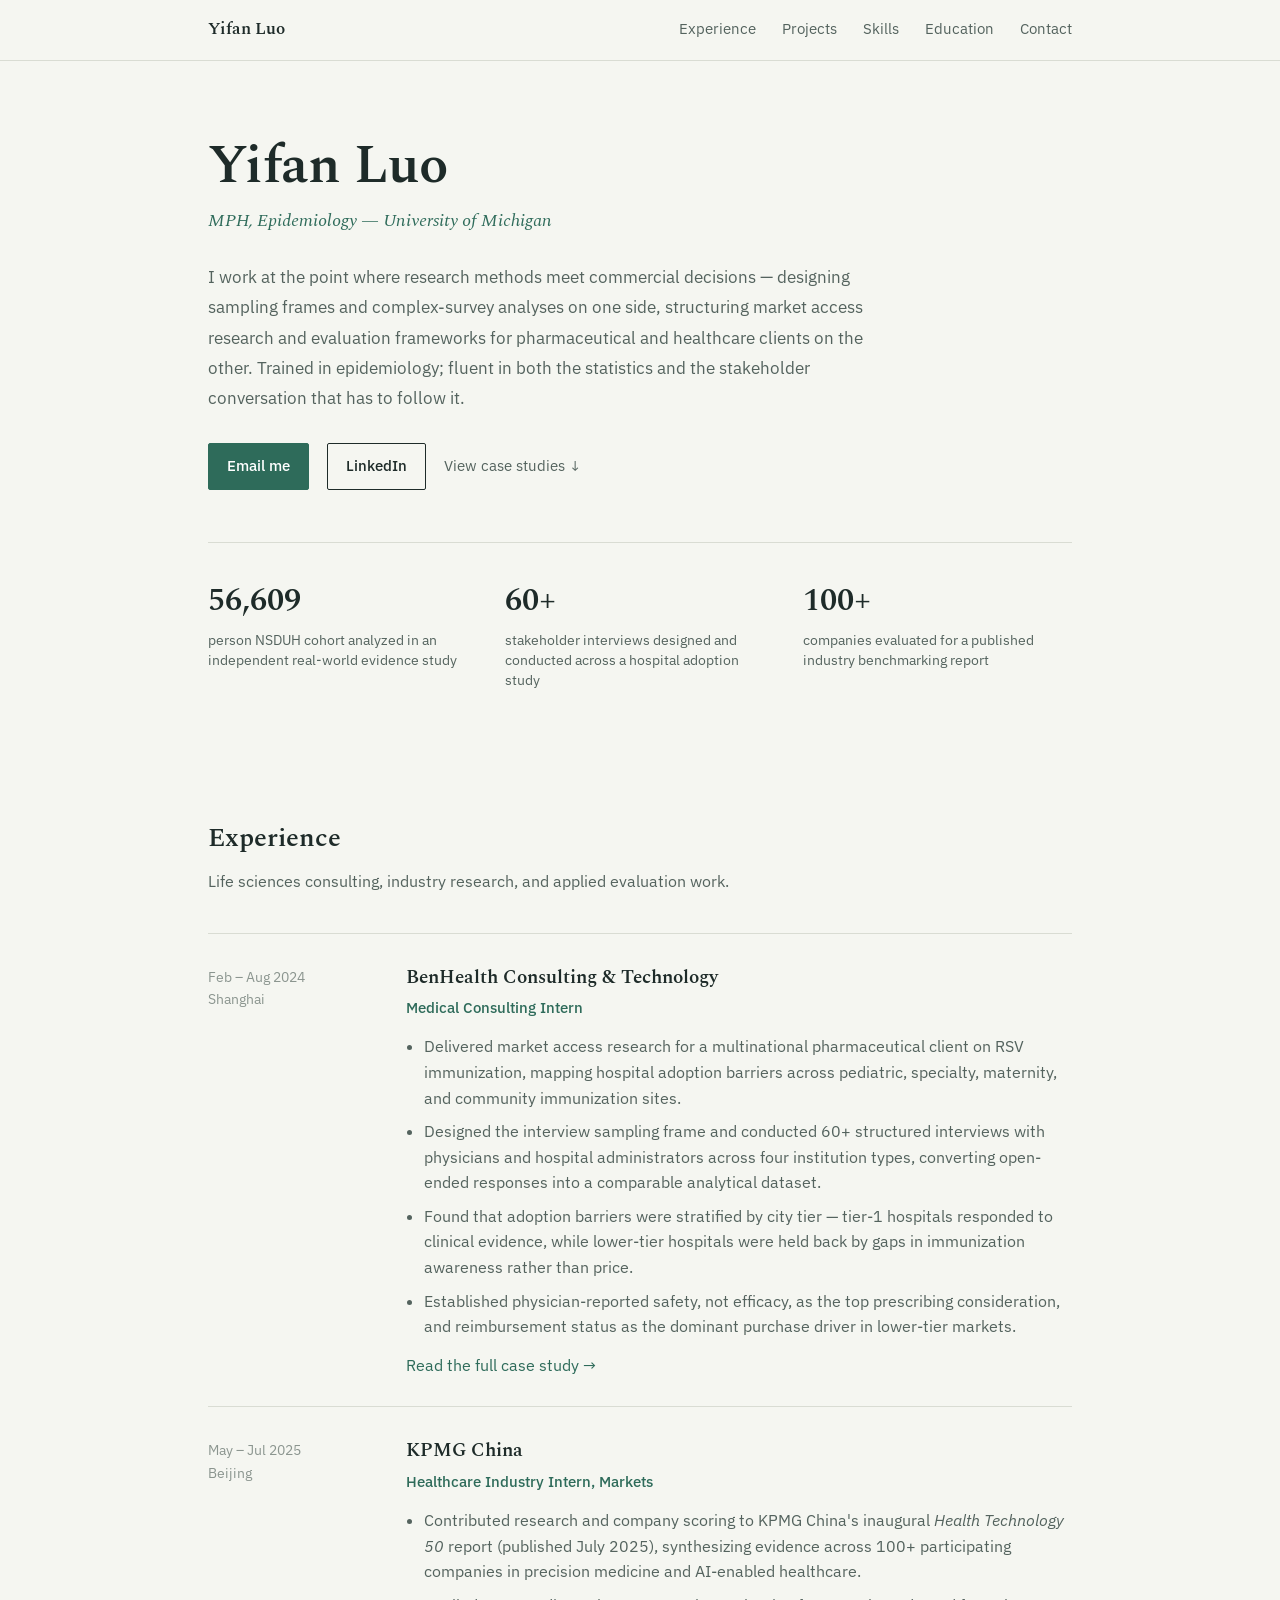
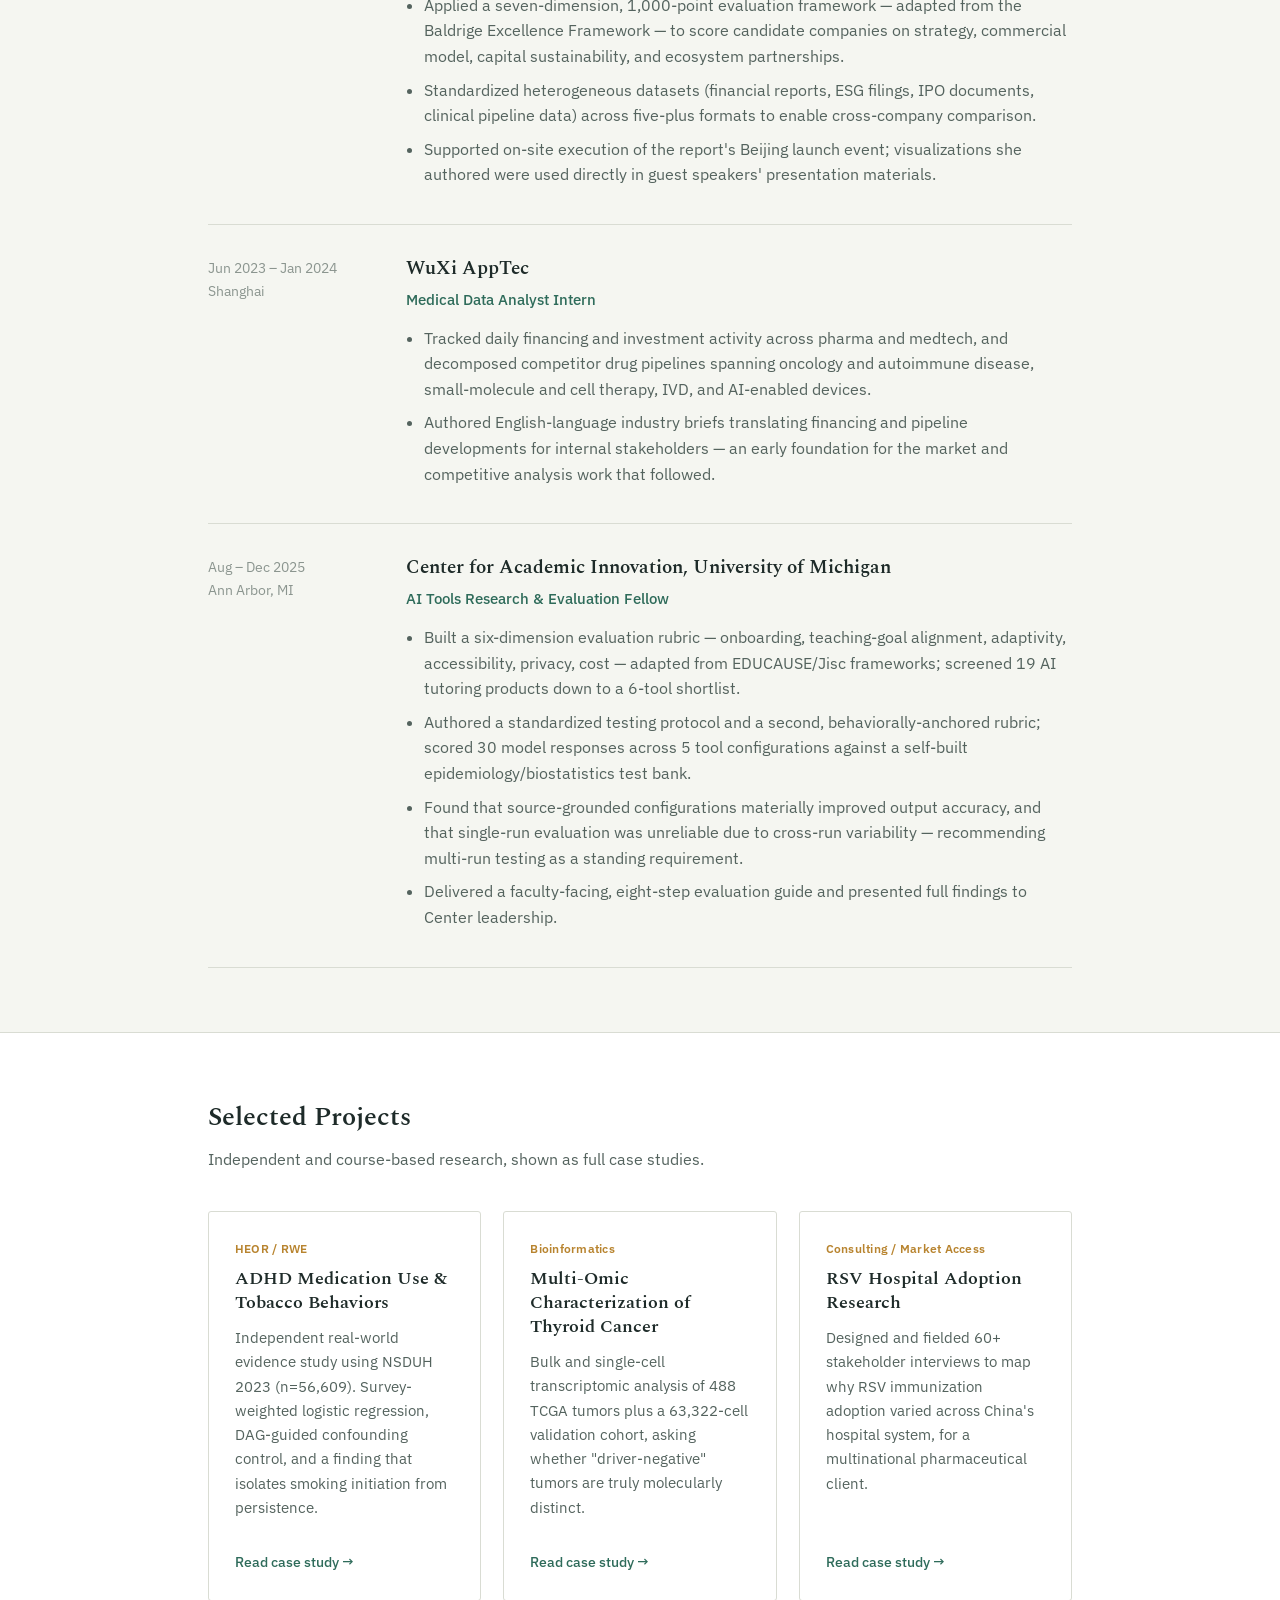
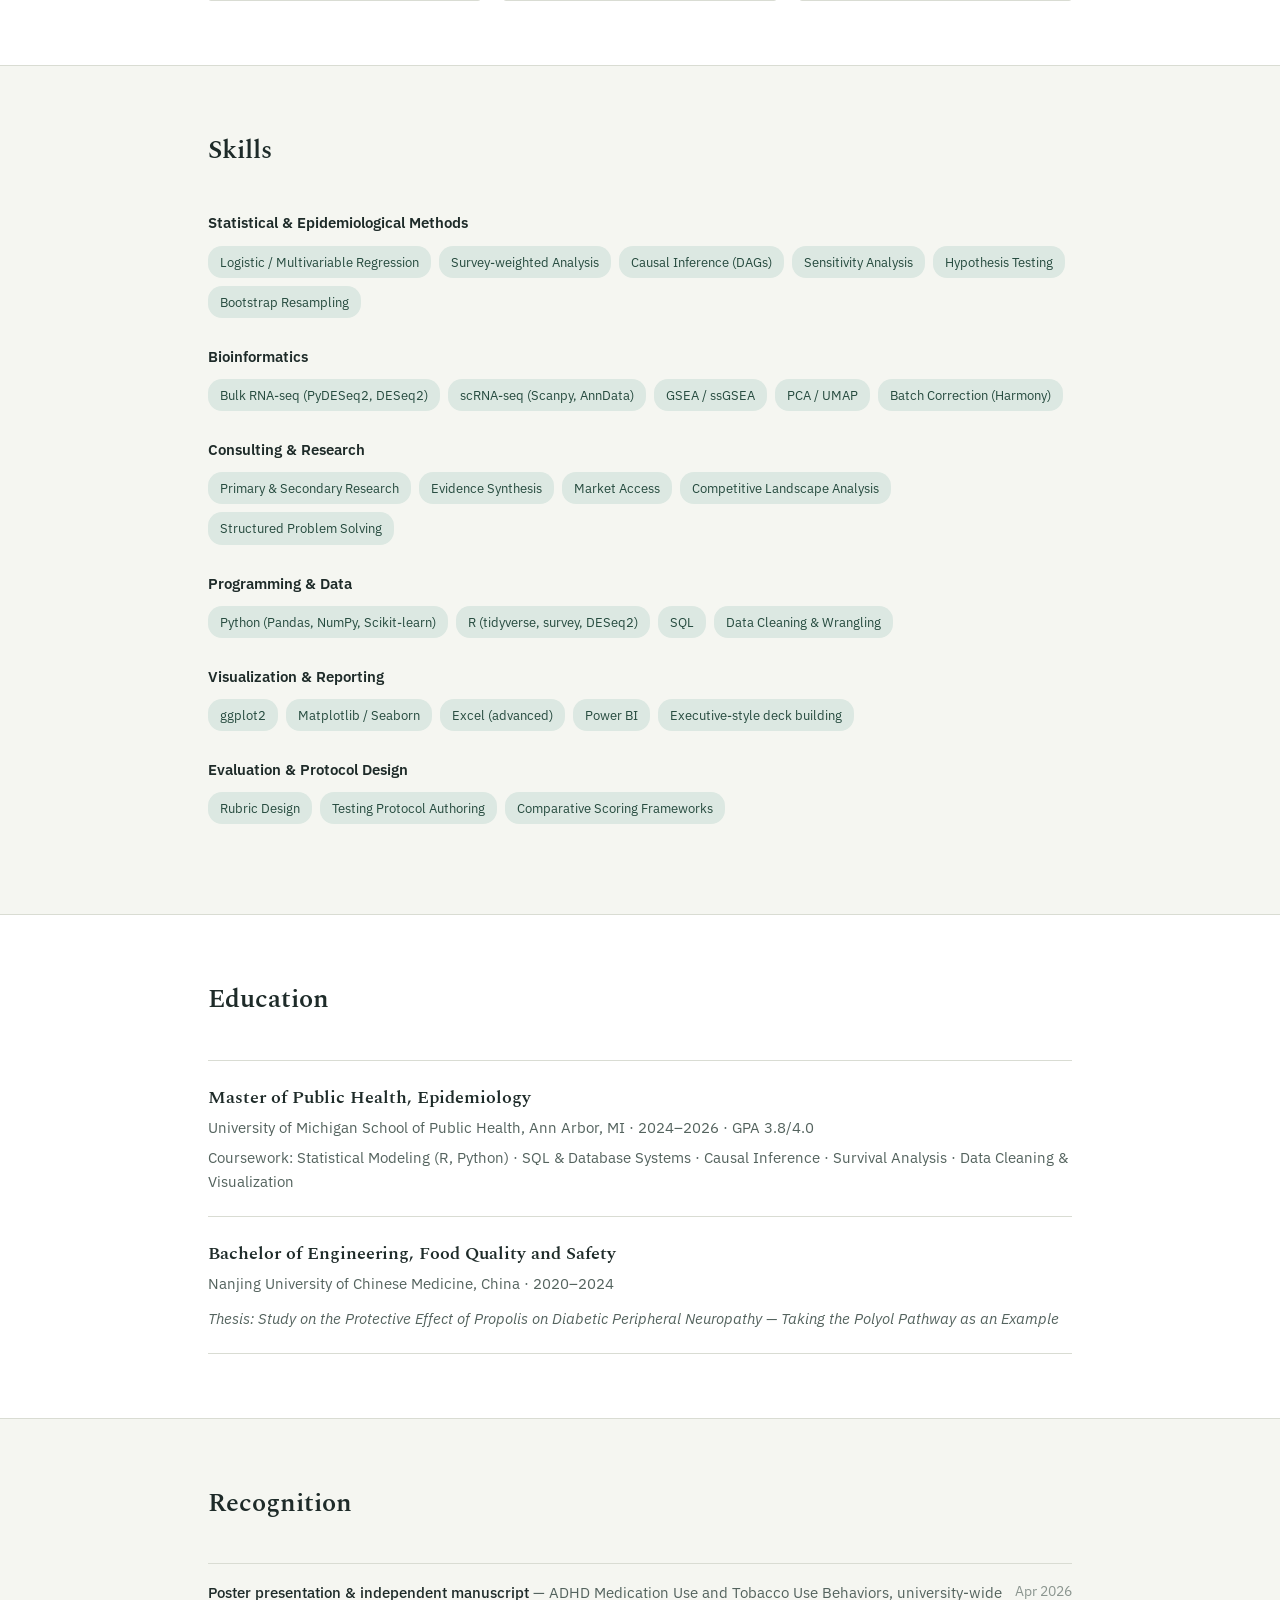
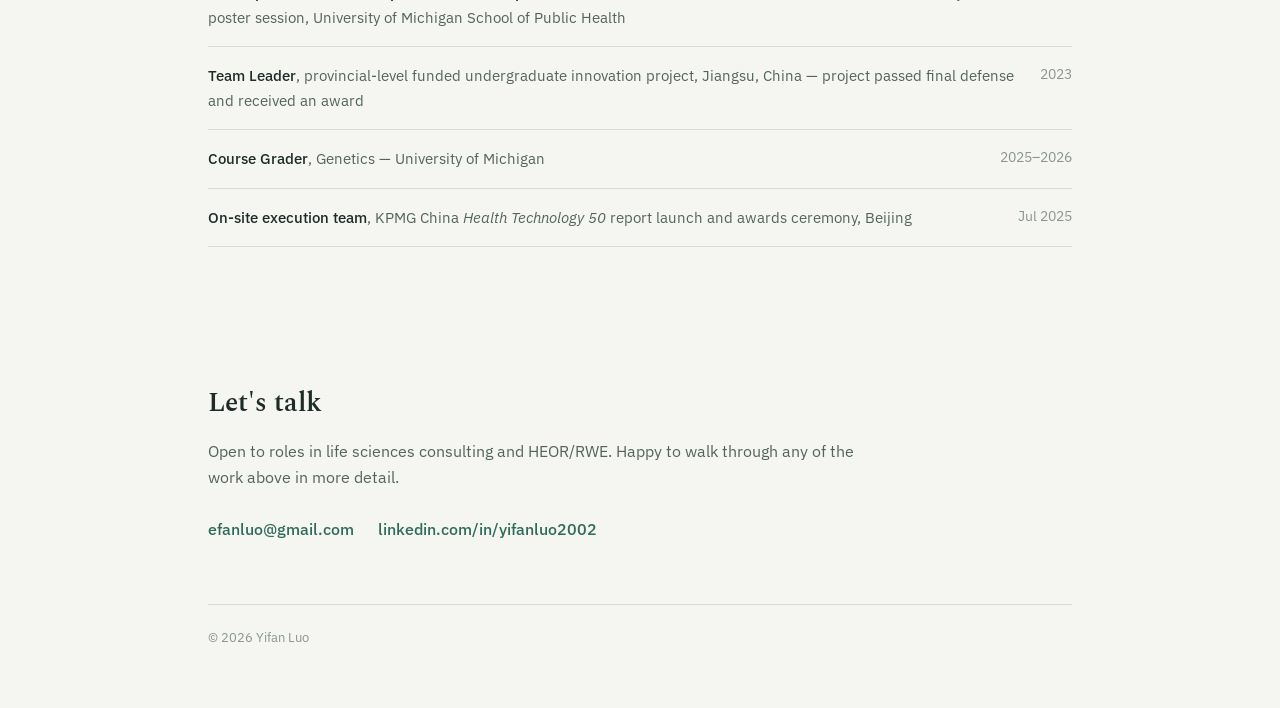
==== index.html @ 4fdeb88e "Add personal website" ====
<!DOCTYPE html>
<html lang="en">
<head>
<meta charset="UTF-8">
<meta name="viewport" content="width=device-width, initial-scale=1.0">
<title>Yifan Luo — Epidemiology &amp; Life Sciences Consulting</title>
<meta name="description" content="Yifan Luo — MPH in Epidemiology, University of Michigan. Life sciences consulting, HEOR/RWE, and applied research.">
<link rel="stylesheet" href="style.css">
</head>
<body>

<nav class="site-nav">
  <div class="wrap">
    <a class="nav-name" href="#top">Yifan Luo</a>
    <div class="nav-links">
      <a href="#experience">Experience</a>
      <a href="#projects">Projects</a>
      <a href="#skills">Skills</a>
      <a href="#education">Education</a>
      <a href="#contact">Contact</a>
    </div>
  </div>
</nav>

<header class="hero" id="top">
  <div class="wrap">
    <h1>Yifan Luo</h1>
    <div class="role">MPH, Epidemiology — University of Michigan</div>
    <p class="abstract">
      I work at the point where research methods meet commercial decisions —
      designing sampling frames and complex-survey analyses on one side,
      structuring market access research and evaluation frameworks for
      pharmaceutical and healthcare clients on the other. Trained in
      epidemiology; fluent in both the statistics and the stakeholder
      conversation that has to follow it.
    </p>
    <div class="hero-actions">
      <a class="btn primary" href="mailto:efanluo@gmail.com">Email me</a>
      <a class="btn" href="https://linkedin.com/in/yifanluo2002" target="_blank" rel="noopener">LinkedIn</a>
      <a class="hero-link" href="#projects">View case studies ↓</a>
    </div>

    <div class="metrics">
      <div class="metric">
        <div class="num">56,609</div>
        <div class="label">person NSDUH cohort analyzed in an independent real-world evidence study</div>
      </div>
      <div class="metric">
        <div class="num">60+</div>
        <div class="label">stakeholder interviews designed and conducted across a hospital adoption study</div>
      </div>
      <div class="metric">
        <div class="num">100+</div>
        <div class="label">companies evaluated for a published industry benchmarking report</div>
      </div>
    </div>
  </div>
</header>

<section class="block" id="experience">
  <div class="wrap">
    <div class="block-head">
      <h2>Experience</h2>
      <div class="sub">Life sciences consulting, industry research, and applied evaluation work.</div>
    </div>

    <div class="role-item">
      <div class="role-when">Feb – Aug 2024<br>Shanghai</div>
      <div>
        <div class="role-org">BenHealth Consulting &amp; Technology</div>
        <div class="role-title">Medical Consulting Intern</div>
        <ul>
          <li>Delivered market access research for a multinational pharmaceutical client on RSV immunization, mapping hospital adoption barriers across pediatric, specialty, maternity, and community immunization sites.</li>
          <li>Designed the interview sampling frame and conducted 60+ structured interviews with physicians and hospital administrators across four institution types, converting open-ended responses into a comparable analytical dataset.</li>
          <li>Found that adoption barriers were stratified by city tier — tier-1 hospitals responded to clinical evidence, while lower-tier hospitals were held back by gaps in immunization awareness rather than price.</li>
          <li>Established physician-reported safety, not efficacy, as the top prescribing consideration, and reimbursement status as the dominant purchase driver in lower-tier markets.</li>
        </ul>
        <div style="margin-top:12px;"><a href="case-rsv.html">Read the full case study →</a></div>
      </div>
    </div>

    <div class="role-item">
      <div class="role-when">May – Jul 2025<br>Beijing</div>
      <div>
        <div class="role-org">KPMG China</div>
        <div class="role-title">Healthcare Industry Intern, Markets</div>
        <ul>
          <li>Contributed research and company scoring to KPMG China's inaugural <em>Health Technology 50</em> report (published July 2025), synthesizing evidence across 100+ participating companies in precision medicine and AI-enabled healthcare.</li>
          <li>Applied a seven-dimension, 1,000-point evaluation framework — adapted from the Baldrige Excellence Framework — to score candidate companies on strategy, commercial model, capital sustainability, and ecosystem partnerships.</li>
          <li>Standardized heterogeneous datasets (financial reports, ESG filings, IPO documents, clinical pipeline data) across five-plus formats to enable cross-company comparison.</li>
          <li>Supported on-site execution of the report's Beijing launch event; visualizations she authored were used directly in guest speakers' presentation materials.</li>
        </ul>
      </div>
    </div>

    <div class="role-item">
      <div class="role-when">Jun 2023 – Jan 2024<br>Shanghai</div>
      <div>
        <div class="role-org">WuXi AppTec</div>
        <div class="role-title">Medical Data Analyst Intern</div>
        <ul>
          <li>Tracked daily financing and investment activity across pharma and medtech, and decomposed competitor drug pipelines spanning oncology and autoimmune disease, small-molecule and cell therapy, IVD, and AI-enabled devices.</li>
          <li>Authored English-language industry briefs translating financing and pipeline developments for internal stakeholders — an early foundation for the market and competitive analysis work that followed.</li>
        </ul>
      </div>
    </div>

    <div class="role-item">
      <div class="role-when">Aug – Dec 2025<br>Ann Arbor, MI</div>
      <div>
        <div class="role-org">Center for Academic Innovation, University of Michigan</div>
        <div class="role-title">AI Tools Research &amp; Evaluation Fellow</div>
        <ul>
          <li>Built a six-dimension evaluation rubric — onboarding, teaching-goal alignment, adaptivity, accessibility, privacy, cost — adapted from EDUCAUSE/Jisc frameworks; screened 19 AI tutoring products down to a 6-tool shortlist.</li>
          <li>Authored a standardized testing protocol and a second, behaviorally-anchored rubric; scored 30 model responses across 5 tool configurations against a self-built epidemiology/biostatistics test bank.</li>
          <li>Found that source-grounded configurations materially improved output accuracy, and that single-run evaluation was unreliable due to cross-run variability — recommending multi-run testing as a standing requirement.</li>
          <li>Delivered a faculty-facing, eight-step evaluation guide and presented full findings to Center leadership.</li>
        </ul>
      </div>
    </div>
  </div>
</section>

<section class="block alt" id="projects">
  <div class="wrap">
    <div class="block-head">
      <h2>Selected Projects</h2>
      <div class="sub">Independent and course-based research, shown as full case studies.</div>
    </div>

    <div class="proj-grid">
      <a class="proj-card" href="case-adhd.html">
        <div class="proj-tag">HEOR / RWE</div>
        <h3>ADHD Medication Use &amp; Tobacco Behaviors</h3>
        <p>Independent real-world evidence study using NSDUH 2023 (n=56,609). Survey-weighted logistic regression, DAG-guided confounding control, and a finding that isolates smoking initiation from persistence.</p>
        <div class="go">Read case study →</div>
      </a>
      <a class="proj-card" href="case-thyroid.html">
        <div class="proj-tag">Bioinformatics</div>
        <h3>Multi-Omic Characterization of Thyroid Cancer</h3>
        <p>Bulk and single-cell transcriptomic analysis of 488 TCGA tumors plus a 63,322-cell validation cohort, asking whether "driver-negative" tumors are truly molecularly distinct.</p>
        <div class="go">Read case study →</div>
      </a>
      <a class="proj-card" href="case-rsv.html">
        <div class="proj-tag">Consulting / Market Access</div>
        <h3>RSV Hospital Adoption Research</h3>
        <p>Designed and fielded 60+ stakeholder interviews to map why RSV immunization adoption varied across China's hospital system, for a multinational pharmaceutical client.</p>
        <div class="go">Read case study →</div>
      </a>
    </div>
  </div>
</section>

<section class="block" id="skills">
  <div class="wrap">
    <div class="block-head">
      <h2>Skills</h2>
    </div>

    <div class="skill-group">
      <h4>Statistical &amp; Epidemiological Methods</h4>
      <div class="chips">
        <span class="chip">Logistic / Multivariable Regression</span>
        <span class="chip">Survey-weighted Analysis</span>
        <span class="chip">Causal Inference (DAGs)</span>
        <span class="chip">Sensitivity Analysis</span>
        <span class="chip">Hypothesis Testing</span>
        <span class="chip">Bootstrap Resampling</span>
      </div>
    </div>

    <div class="skill-group">
      <h4>Bioinformatics</h4>
      <div class="chips">
        <span class="chip">Bulk RNA-seq (PyDESeq2, DESeq2)</span>
        <span class="chip">scRNA-seq (Scanpy, AnnData)</span>
        <span class="chip">GSEA / ssGSEA</span>
        <span class="chip">PCA / UMAP</span>
        <span class="chip">Batch Correction (Harmony)</span>
      </div>
    </div>

    <div class="skill-group">
      <h4>Consulting &amp; Research</h4>
      <div class="chips">
        <span class="chip">Primary &amp; Secondary Research</span>
        <span class="chip">Evidence Synthesis</span>
        <span class="chip">Market Access</span>
        <span class="chip">Competitive Landscape Analysis</span>
        <span class="chip">Structured Problem Solving</span>
      </div>
    </div>

    <div class="skill-group">
      <h4>Programming &amp; Data</h4>
      <div class="chips">
        <span class="chip">Python (Pandas, NumPy, Scikit-learn)</span>
        <span class="chip">R (tidyverse, survey, DESeq2)</span>
        <span class="chip">SQL</span>
        <span class="chip">Data Cleaning &amp; Wrangling</span>
      </div>
    </div>

    <div class="skill-group">
      <h4>Visualization &amp; Reporting</h4>
      <div class="chips">
        <span class="chip">ggplot2</span>
        <span class="chip">Matplotlib / Seaborn</span>
        <span class="chip">Excel (advanced)</span>
        <span class="chip">Power BI</span>
        <span class="chip">Executive-style deck building</span>
      </div>
    </div>

    <div class="skill-group">
      <h4>Evaluation &amp; Protocol Design</h4>
      <div class="chips">
        <span class="chip">Rubric Design</span>
        <span class="chip">Testing Protocol Authoring</span>
        <span class="chip">Comparative Scoring Frameworks</span>
      </div>
    </div>
  </div>
</section>

<section class="block alt" id="education">
  <div class="wrap">
    <div class="block-head">
      <h2>Education</h2>
    </div>

    <div class="edu-item">
      <h3>Master of Public Health, Epidemiology</h3>
      <div class="edu-meta">University of Michigan School of Public Health, Ann Arbor, MI · 2024–2026 · GPA 3.8/4.0</div>
      <div class="edu-meta" style="margin-top:6px;">Coursework: Statistical Modeling (R, Python) · SQL &amp; Database Systems · Causal Inference · Survival Analysis · Data Cleaning &amp; Visualization</div>
    </div>

    <div class="edu-item">
      <h3>Bachelor of Engineering, Food Quality and Safety</h3>
      <div class="edu-meta">Nanjing University of Chinese Medicine, China · 2020–2024</div>
      <div class="thesis">Thesis: Study on the Protective Effect of Propolis on Diabetic Peripheral Neuropathy — Taking the Polyol Pathway as an Example</div>
    </div>
  </div>
</section>

<section class="block" id="recognition">
  <div class="wrap">
    <div class="block-head">
      <h2>Recognition</h2>
    </div>
    <ul class="rec-list">
      <li><span><strong>Poster presentation &amp; independent manuscript</strong> — ADHD Medication Use and Tobacco Use Behaviors, university-wide poster session, University of Michigan School of Public Health</span><span class="rec-when">Apr 2026</span></li>
      <li><span><strong>Team Leader</strong>, provincial-level funded undergraduate innovation project, Jiangsu, China — project passed final defense and received an award</span><span class="rec-when">2023</span></li>
      <li><span><strong>Course Grader</strong>, Genetics — University of Michigan</span><span class="rec-when">2025–2026</span></li>
      <li><span><strong>On-site execution team</strong>, KPMG China <em>Health Technology 50</em> report launch and awards ceremony, Beijing</span><span class="rec-when">Jul 2025</span></li>
    </ul>
  </div>
</section>

<footer class="contact" id="contact">
  <div class="wrap">
    <h2>Let's talk</h2>
    <p>Open to roles in life sciences consulting and HEOR/RWE. Happy to walk through any of the work above in more detail.</p>
    <div class="contact-links">
      <a href="mailto:efanluo@gmail.com">efanluo@gmail.com</a>
      <a href="https://linkedin.com/in/yifanluo2002" target="_blank" rel="noopener">linkedin.com/in/yifanluo2002</a>
    </div>
    <div class="foot-note">© 2026 Yifan Luo</div>
  </div>
</footer>

</body>
</html>
---- style.css ----
@import url('https://fonts.googleapis.com/css2?family=Spectral:ital,wght@0,400;0,500;0,600;1,400&family=IBM+Plex+Sans:wght@400;500;600&display=swap');

:root{
  --paper:#F5F6F1;
  --paper-raised:#FFFFFF;
  --ink:#1E2B29;
  --ink-soft:#54635E;
  --ink-faint:#8B958F;
  --accent:#2E6B5A;
  --accent-soft:#DCE8E2;
  --gold:#B8842F;
  --gold-soft:#F1E6D2;
  --line:#D9DCD3;
  --serif:'Spectral', Georgia, serif;
  --sans:'IBM Plex Sans', -apple-system, BlinkMacSystemFont, 'Segoe UI', sans-serif;
  --max:920px;
  --measure:680px;
}

*{box-sizing:border-box;}
html{scroll-behavior:smooth;}
@media (prefers-reduced-motion: reduce){
  html{scroll-behavior:auto;}
  *{animation-duration:0.01ms !important; animation-iteration-count:1 !important; transition-duration:0.01ms !important;}
}

body{
  margin:0;
  background:var(--paper);
  color:var(--ink);
  font-family:var(--sans);
  font-size:16px;
  line-height:1.65;
  font-feature-settings:"tnum" 1;
  -webkit-font-smoothing:antialiased;
}

a{color:var(--accent); text-decoration:none; border-bottom:1px solid transparent;}
a:hover{border-bottom-color:var(--accent);}
a:focus-visible, button:focus-visible{outline:2px solid var(--accent); outline-offset:3px; border-radius:2px;}

h1,h2,h3{font-family:var(--serif); font-weight:600; color:var(--ink); margin:0;}

/* ---------- layout shells ---------- */
.wrap{max-width:var(--max); margin:0 auto; padding:0 28px;}
.measure{max-width:var(--measure);}

/* ---------- nav ---------- */
.site-nav{
  position:sticky; top:0; z-index:20;
  background:rgba(245,246,241,0.92);
  backdrop-filter:blur(6px);
  border-bottom:1px solid var(--line);
}
.site-nav .wrap{
  display:flex; align-items:center; justify-content:space-between;
  height:60px;
}
.nav-name{font-family:var(--serif); font-weight:600; font-size:1.05rem; color:var(--ink); border:none;}
.nav-name:hover{border:none;}
.nav-links{display:flex; gap:26px; font-size:0.92rem;}
.nav-links a{color:var(--ink-soft);}
.nav-links a:hover{color:var(--accent);}
.nav-back{font-size:0.92rem; color:var(--ink-soft);}
.nav-back:hover{color:var(--accent);}

@media (max-width:640px){
  .nav-links{gap:16px; font-size:0.85rem;}
}

/* ---------- hero ---------- */
.hero{padding:76px 0 64px; opacity:0; transform:translateY(10px); animation:hero-in 0.7s ease-out 0.05s forwards;}
@keyframes hero-in{to{opacity:1; transform:translateY(0);}}
.hero h1{font-size:clamp(2.4rem, 5vw, 3.4rem); line-height:1.08; letter-spacing:-0.01em;}
.hero .role{
  font-family:var(--serif); font-style:italic; color:var(--accent);
  font-size:1.15rem; margin-top:10px;
}
.hero p.abstract{
  margin-top:26px; max-width:var(--measure);
  font-size:1.08rem; color:var(--ink-soft); line-height:1.75;
}
.hero-actions{margin-top:30px; display:flex; gap:18px; flex-wrap:wrap; align-items:center;}
.btn{
  display:inline-block; font-size:0.92rem; font-weight:500;
  padding:10px 18px; border:1px solid var(--ink); border-radius:2px;
  color:var(--ink); border-bottom:1px solid var(--ink);
}
.btn:hover{background:var(--ink); color:var(--paper);}
.btn.primary{background:var(--accent); border-color:var(--accent); color:#fff;}
.btn.primary:hover{background:#25564A; color:#fff;}
.hero-link{font-size:0.92rem; color:var(--ink-soft);}

/* metrics row */
.metrics{
  margin-top:52px; padding-top:32px; border-top:1px solid var(--line);
  display:grid; grid-template-columns:repeat(3,1fr); gap:28px;
}
.metric .num{font-family:var(--serif); font-size:2rem; color:var(--ink); font-weight:600;}
.metric .label{margin-top:4px; font-size:0.88rem; color:var(--ink-soft); line-height:1.4;}
@media (max-width:640px){
  .metrics{grid-template-columns:1fr; gap:20px;}
}

/* ---------- sections ---------- */
section.block{padding:64px 0;}
section.block.alt{background:var(--paper-raised); border-top:1px solid var(--line); border-bottom:1px solid var(--line);}
.block-head{margin-bottom:38px;}
.block-head h2{font-size:1.6rem;}
.block-head .sub{margin-top:8px; color:var(--ink-soft); font-size:0.98rem; max-width:var(--measure);}

/* ---------- experience ---------- */
.role-item{
  display:grid; grid-template-columns:170px 1fr; gap:28px;
  padding:28px 0; border-top:1px solid var(--line);
}
.role-item:last-child{border-bottom:1px solid var(--line);}
.role-when{color:var(--ink-faint); font-size:0.86rem; padding-top:4px;}
.role-org{font-family:var(--serif); font-size:1.2rem; font-weight:600; color:var(--ink);}
.role-title{color:var(--accent); font-size:0.95rem; font-weight:500; margin-top:2px;}
.role-item ul{margin:14px 0 0; padding-left:18px; color:var(--ink-soft);}
.role-item li{margin-bottom:8px; font-size:0.97rem;}
@media (max-width:700px){
  .role-item{grid-template-columns:1fr; gap:8px;}
}

/* ---------- project cards ---------- */
.proj-grid{display:grid; grid-template-columns:repeat(3,1fr); gap:22px;}
.proj-card{
  background:var(--paper-raised); border:1px solid var(--line); border-radius:3px;
  padding:26px; display:flex; flex-direction:column; height:100%;
  transition:border-color .15s ease, transform .15s ease;
}
.proj-card:hover{border-color:var(--accent); transform:translateY(-2px);}
.proj-tag{font-size:0.78rem; color:var(--gold); font-weight:600; letter-spacing:0.02em;}
.proj-card h3{font-size:1.15rem; margin-top:10px; line-height:1.3;}
.proj-card p{color:var(--ink-soft); font-size:0.92rem; margin-top:10px; flex-grow:1;}
.proj-card .go{margin-top:16px; font-size:0.88rem; font-weight:500; color:var(--accent);}
@media (max-width:820px){
  .proj-grid{grid-template-columns:1fr;}
}

/* ---------- skills ---------- */
.skill-group{margin-bottom:26px;}
.skill-group h4{font-size:0.95rem; font-weight:600; color:var(--ink); margin-bottom:10px;}
.chips{display:flex; flex-wrap:wrap; gap:8px;}
.chip{
  font-size:0.84rem; padding:5px 12px; background:var(--accent-soft); color:#254A3E;
  border-radius:14px;
}

/* ---------- education ---------- */
.edu-item{padding:22px 0; border-top:1px solid var(--line);}
.edu-item:last-child{border-bottom:1px solid var(--line);}
.edu-item h3{font-size:1.1rem;}
.edu-meta{color:var(--ink-soft); font-size:0.92rem; margin-top:4px;}
.edu-item .thesis{margin-top:10px; font-size:0.92rem; color:var(--ink-soft); font-style:italic;}

/* ---------- recognition list ---------- */
.rec-list{list-style:none; margin:0; padding:0;}
.rec-list li{
  padding:16px 0; border-top:1px solid var(--line);
  font-size:0.95rem; color:var(--ink-soft);
  display:grid; grid-template-columns:1fr auto; gap:12px;
}
.rec-list li:last-child{border-bottom:1px solid var(--line);}
.rec-list strong{color:var(--ink); font-weight:500;}
.rec-when{color:var(--ink-faint); font-size:0.85rem; white-space:nowrap;}
@media (max-width:600px){
  .rec-list li{grid-template-columns:1fr;}
}

/* ---------- footer / contact ---------- */
footer.contact{padding:70px 0 60px;}
footer.contact h2{font-size:1.7rem;}
footer.contact p{color:var(--ink-soft); margin-top:12px; max-width:var(--measure);}
.contact-links{margin-top:26px; display:flex; gap:24px; flex-wrap:wrap;}
.contact-links a{font-size:1rem; font-weight:500;}
.foot-note{margin-top:60px; padding-top:22px; border-top:1px solid var(--line); font-size:0.82rem; color:var(--ink-faint);}

/* ================= case study pages ================= */
.case-hero{padding:56px 0 34px;}
.case-kicker{font-size:0.85rem; color:var(--gold); font-weight:600;}
.case-hero h1{font-size:clamp(1.8rem,4vw,2.5rem); margin-top:10px; line-height:1.2;}
.case-hero .sub{font-family:var(--serif); font-style:italic; color:var(--ink-soft); font-size:1.1rem; margin-top:10px;}
.case-meta{
  margin-top:24px; padding-top:18px; border-top:1px solid var(--line);
  display:flex; flex-wrap:wrap; gap:8px 26px; font-size:0.85rem; color:var(--ink-soft);
}
.case-meta span strong{color:var(--ink); font-weight:500;}

.abstract-block{padding:26px 0; border-top:1px solid var(--line);}
.abstract-block:last-of-type{border-bottom:1px solid var(--line);}
.abstract-label{
  font-size:0.78rem; font-weight:600; letter-spacing:0.04em; color:var(--accent);
  text-transform:uppercase; margin-bottom:10px;
}
.abstract-block p{color:var(--ink-soft); max-width:var(--measure); font-size:0.98rem;}
.abstract-block ul{color:var(--ink-soft); max-width:var(--measure); padding-left:18px; font-size:0.98rem;}
.abstract-block li{margin-bottom:8px;}
.insight{
  margin-top:16px; padding:16px 20px; background:var(--gold-soft);
  border-left:3px solid var(--gold); max-width:var(--measure);
  font-size:0.96rem; color:#4A3A18;
}

table.results{
  width:100%; border-collapse:collapse; margin-top:18px; font-size:0.9rem;
}
table.results th, table.results td{
  padding:10px 12px; border-bottom:1px solid var(--line); text-align:left;
}
table.results th{color:var(--ink-soft); font-weight:500; font-size:0.82rem;}
table.results td{font-feature-settings:"tnum" 1;}
table.results td.num{color:var(--ink); font-weight:500;}

.forest{margin-top:22px; max-width:560px;}
.forest text{font-family:var(--sans); fill:var(--ink-soft);}
.forest .row-label{font-size:11px; fill:var(--ink-soft);}
.forest .axis-label{font-size:11px; fill:var(--ink-faint);}
.forest .ci-line{stroke:var(--accent); stroke-width:2;}
.forest .ci-cap{stroke:var(--accent); stroke-width:2;}
.forest .point{fill:var(--accent);}
.forest .point.highlight{fill:var(--gold);}
.forest .ci-line.highlight, .forest .ci-cap.highlight{stroke:var(--gold);}
.forest .null-line{stroke:var(--ink-faint); stroke-dasharray:3 3;}

.case-nav{padding:50px 0 70px; border-top:1px solid var(--line);}
.case-nav .wrap{display:flex; justify-content:space-between; flex-wrap:wrap; gap:16px;}
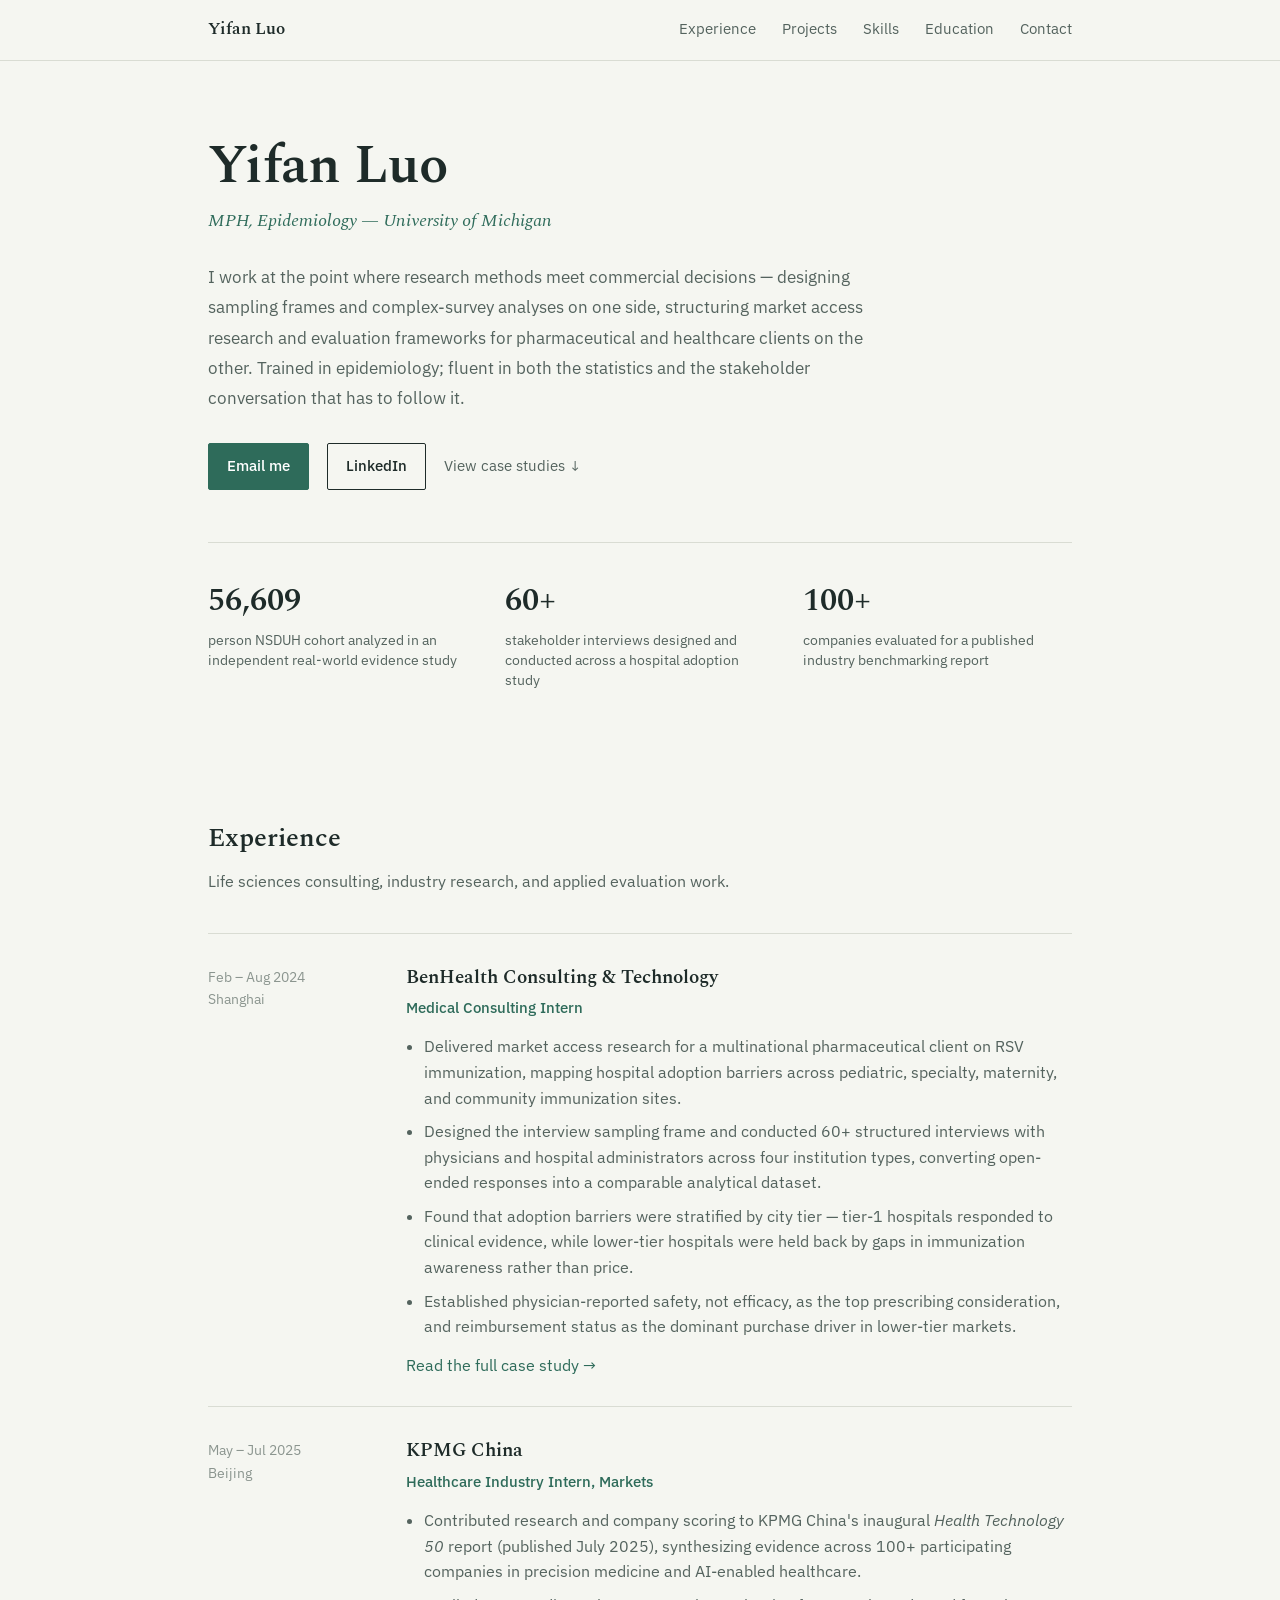
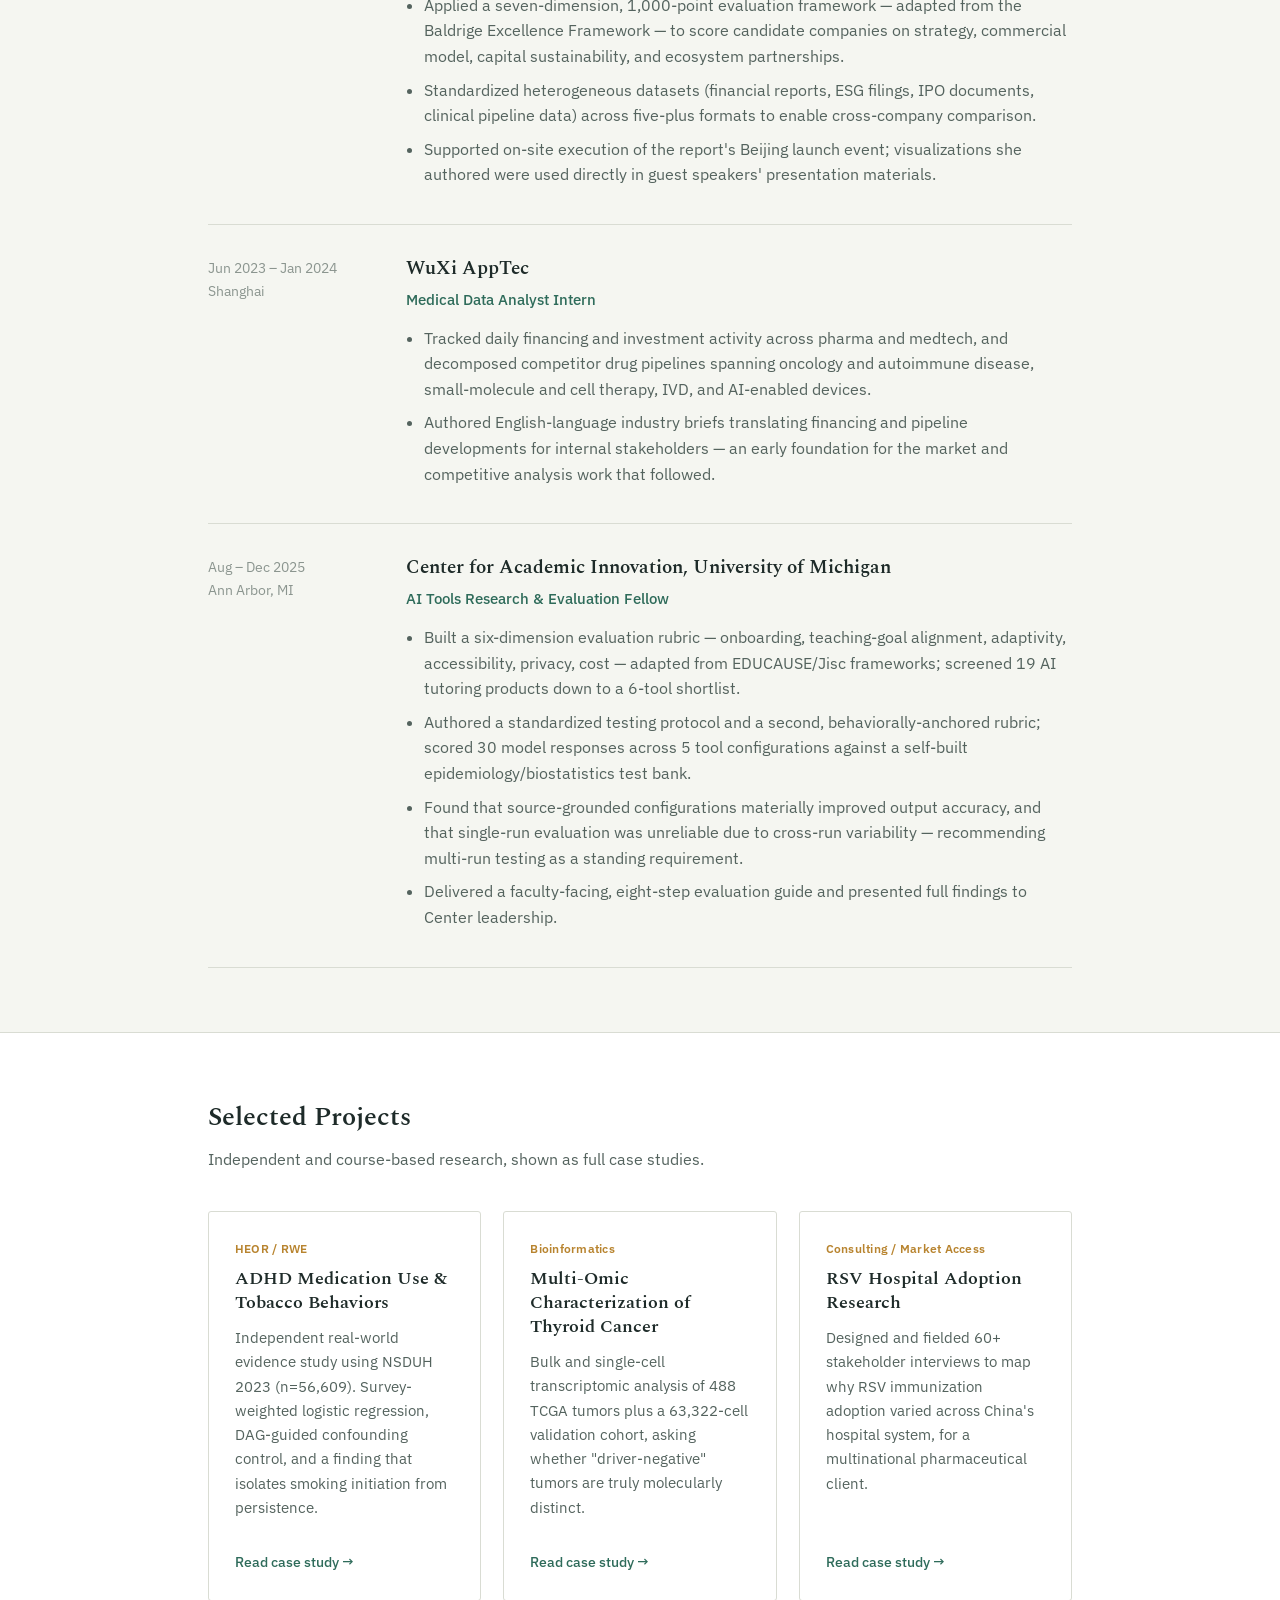
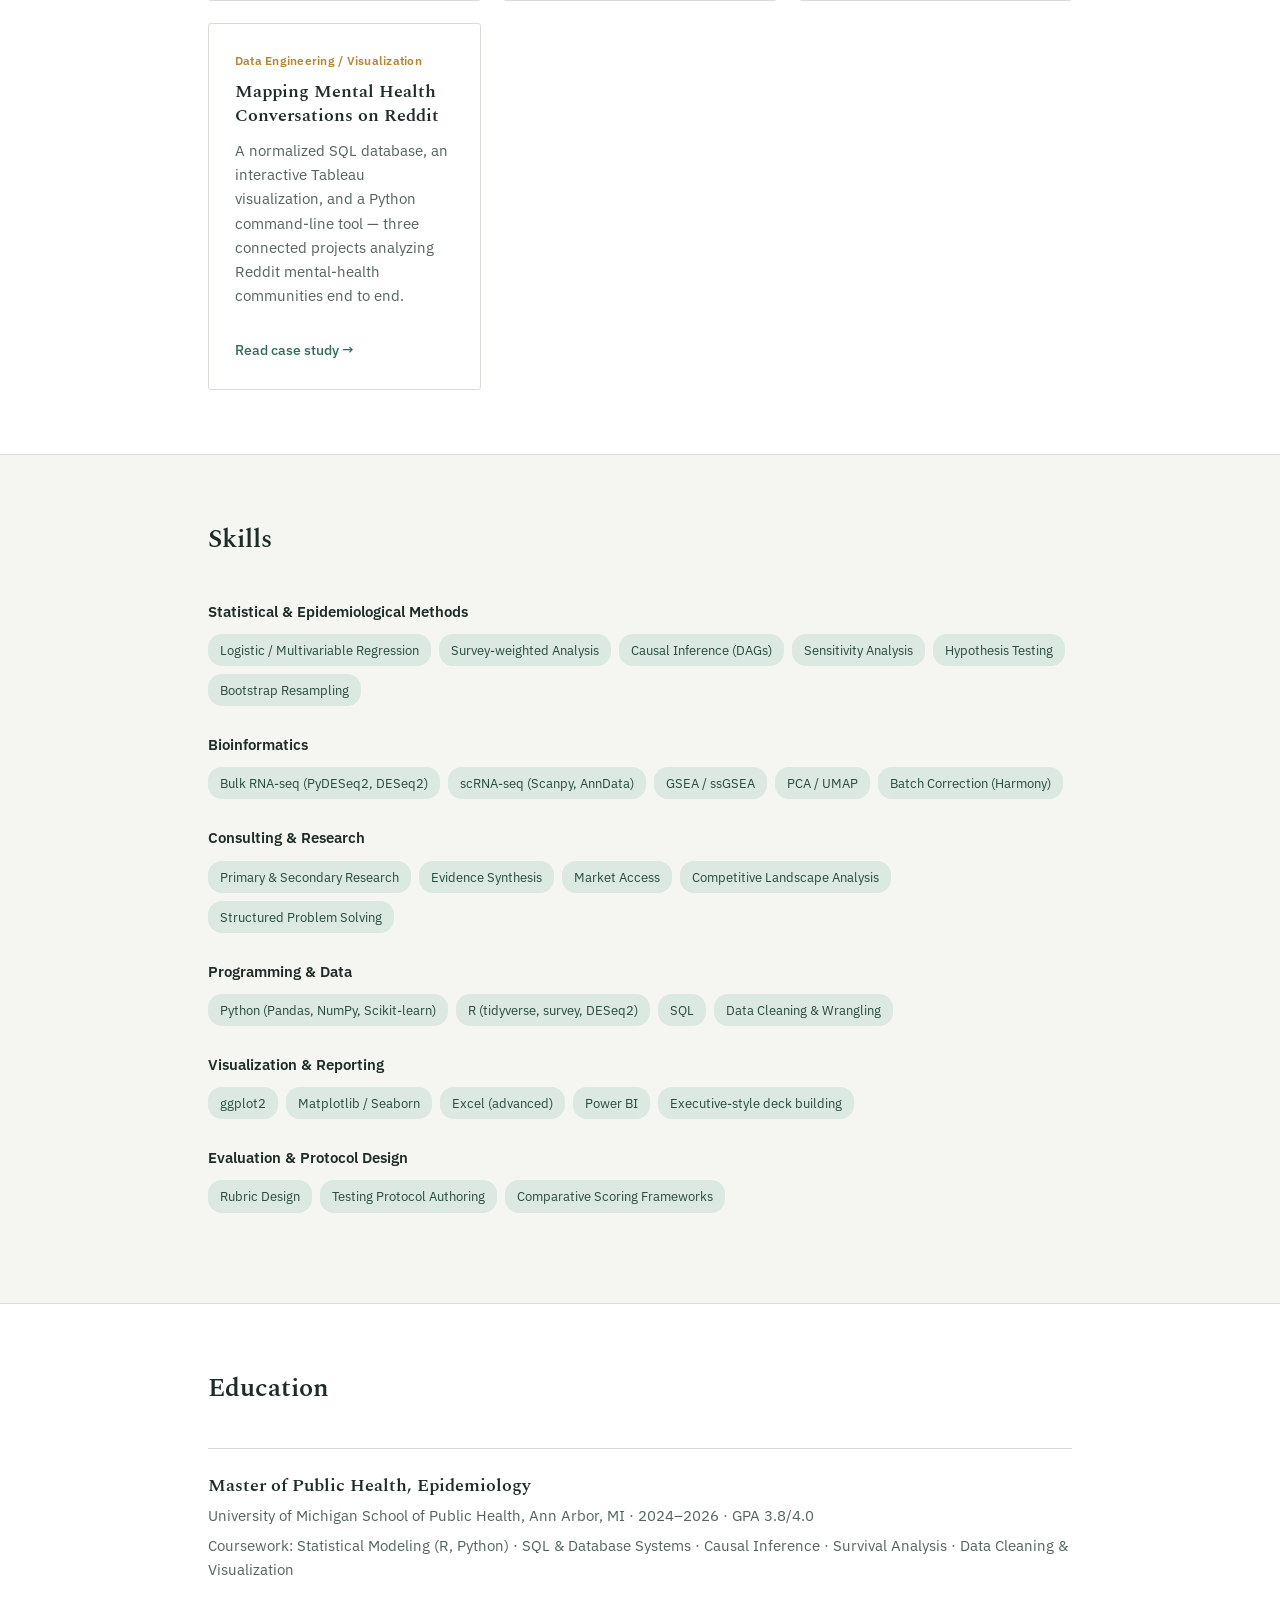
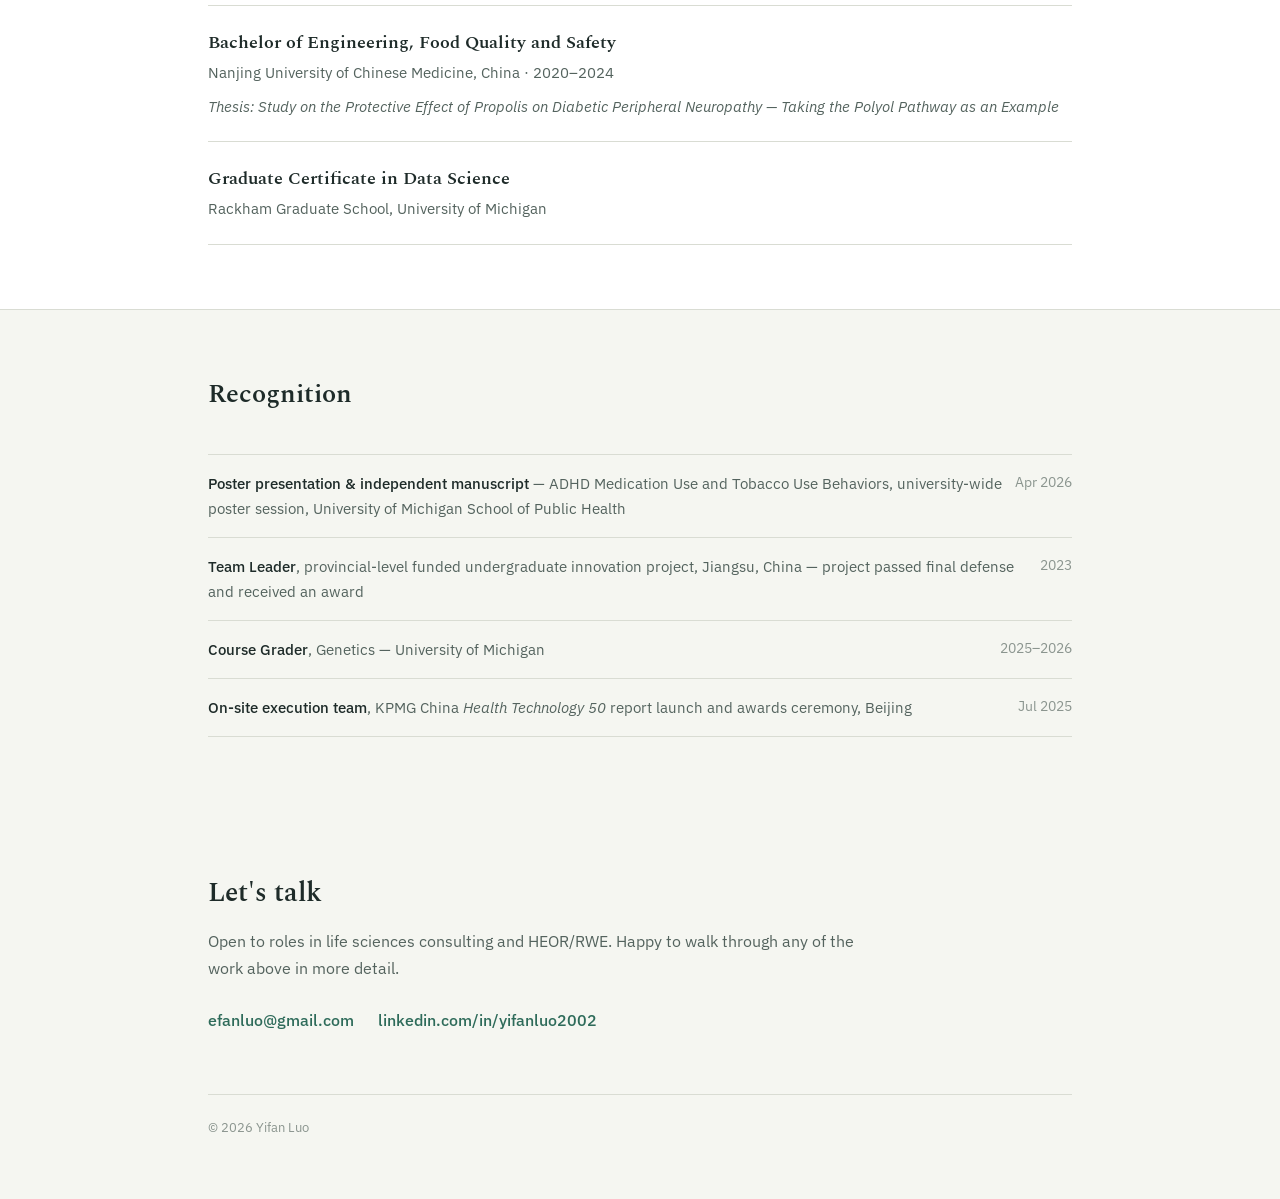
==== commit 22ec07c4: "update2.1" ====
--- a/index.html
+++ b/index.html
@@ -147,6 +147,12 @@
         <p>Designed and fielded 60+ stakeholder interviews to map why RSV immunization adoption varied across China's hospital system, for a multinational pharmaceutical client.</p>
         <div class="go">Read case study →</div>
       </a>
+      <a class="proj-card" href="case-reddit.html">
+        <div class="proj-tag">Data Engineering / Visualization</div>
+        <h3>Mapping Mental Health Conversations on Reddit</h3>
+        <p>A normalized SQL database, an interactive Tableau visualization, and a Python command-line tool — three connected projects analyzing Reddit mental-health communities end to end.</p>
+        <div class="go">Read case study →</div>
+      </a>
     </div>
   </div>
 </section>
@@ -240,6 +246,11 @@
       <div class="edu-meta">Nanjing University of Chinese Medicine, China · 2020–2024</div>
       <div class="thesis">Thesis: Study on the Protective Effect of Propolis on Diabetic Peripheral Neuropathy — Taking the Polyol Pathway as an Example</div>
     </div>
+
+    <div class="edu-item">
+      <h3>Graduate Certificate in Data Science</h3>
+      <div class="edu-meta">Rackham Graduate School, University of Michigan</div>
+    </div>
   </div>
 </section>
 
--- a/style.css
+++ b/style.css
@@ -125,7 +125,7 @@
 }
 
 /* ---------- project cards ---------- */
-.proj-grid{display:grid; grid-template-columns:repeat(3,1fr); gap:22px;}
+.proj-grid{display:grid; grid-template-columns:repeat(auto-fit, minmax(260px,1fr)); gap:22px;}
 .proj-card{
   background:var(--paper-raised); border:1px solid var(--line); border-radius:3px;
   padding:26px; display:flex; flex-direction:column; height:100%;
@@ -227,3 +227,18 @@
 
 .case-nav{padding:50px 0 70px; border-top:1px solid var(--line);}
 .case-nav .wrap{display:flex; justify-content:space-between; flex-wrap:wrap; gap:16px;}
+
+/* ---------- chart tooltip ---------- */
+[data-tooltip]{cursor:pointer; transition:opacity .12s ease;}
+[data-tooltip]:hover{opacity:0.72;}
+.chart-tooltip{
+  position:fixed; z-index:200; pointer-events:none;
+  background:var(--ink); color:var(--paper);
+  font-family:var(--sans); font-size:0.8rem; font-weight:500;
+  padding:7px 11px; border-radius:3px;
+  opacity:0; transform:translateY(4px);
+  transition:opacity .12s ease, transform .12s ease;
+  max-width:260px; line-height:1.4;
+  box-shadow:0 6px 16px rgba(0,0,0,0.18);
+}
+.chart-tooltip.visible{opacity:1; transform:translateY(0);}
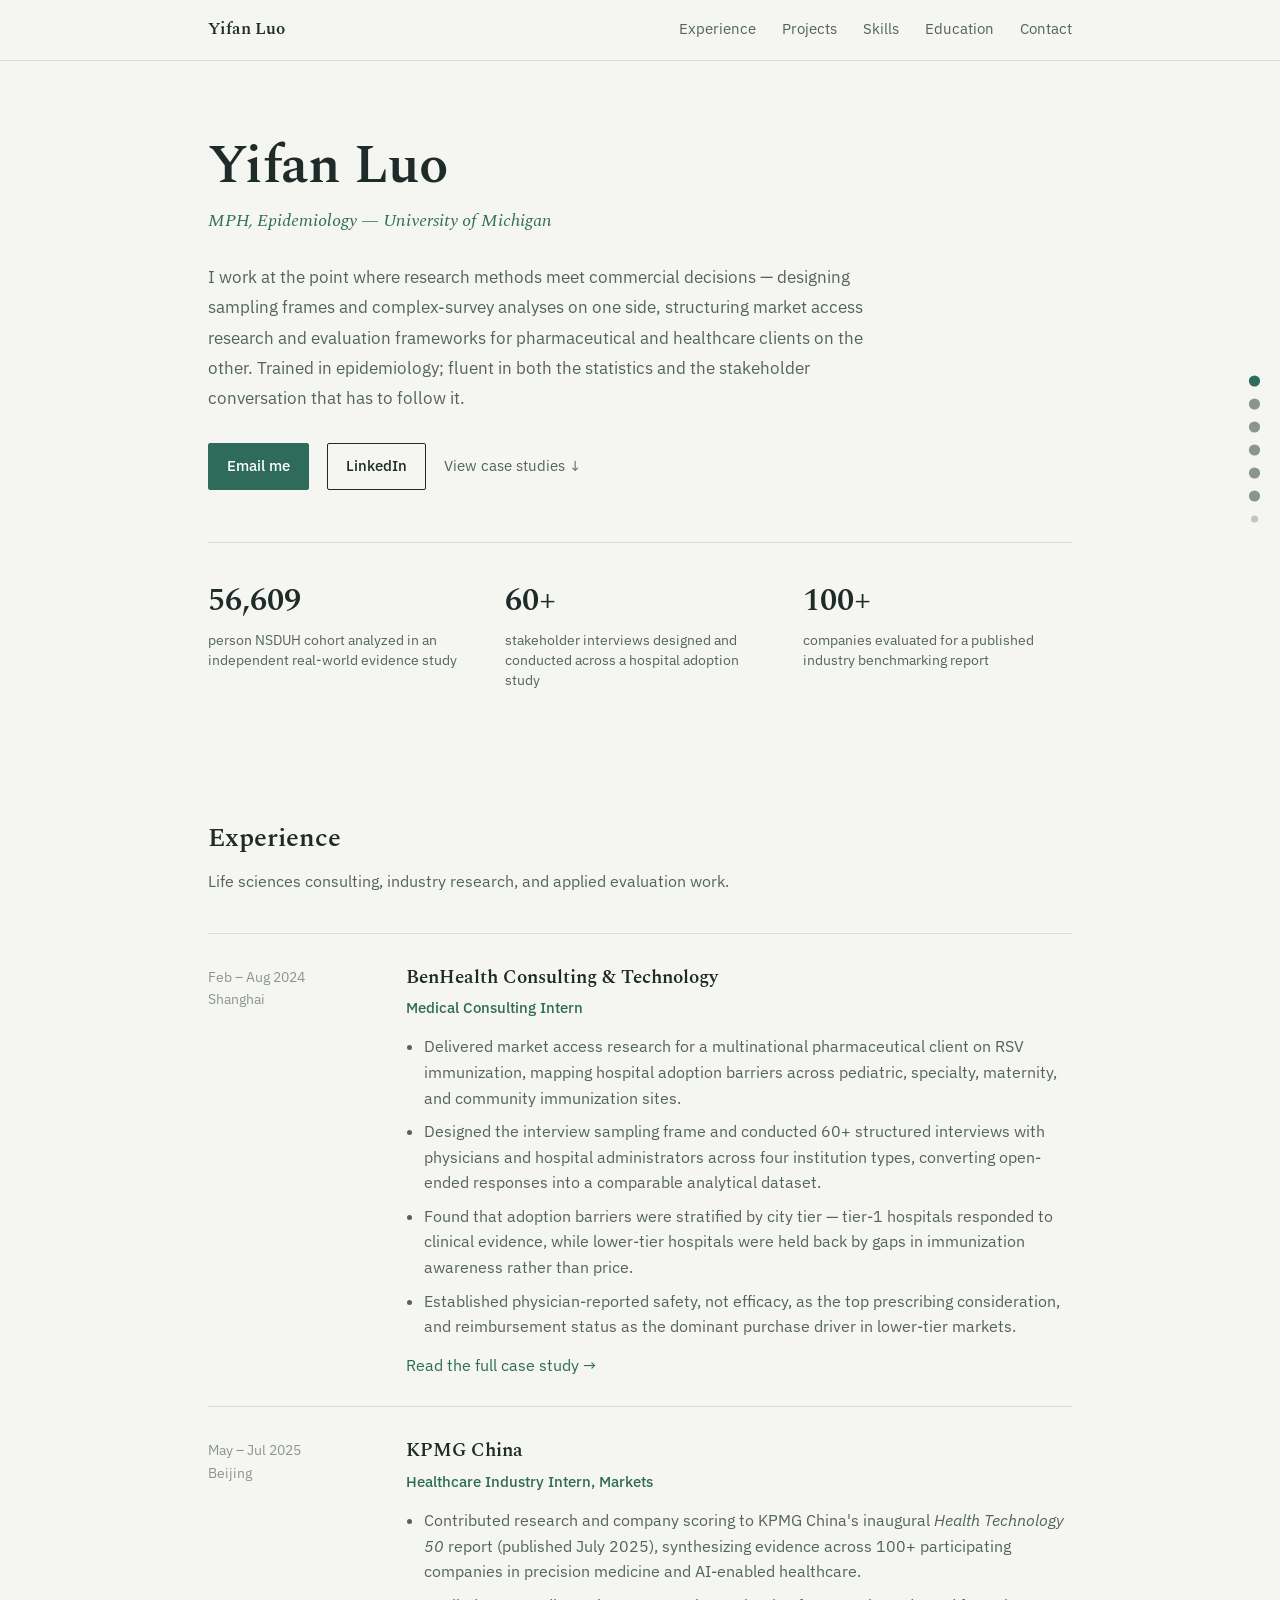
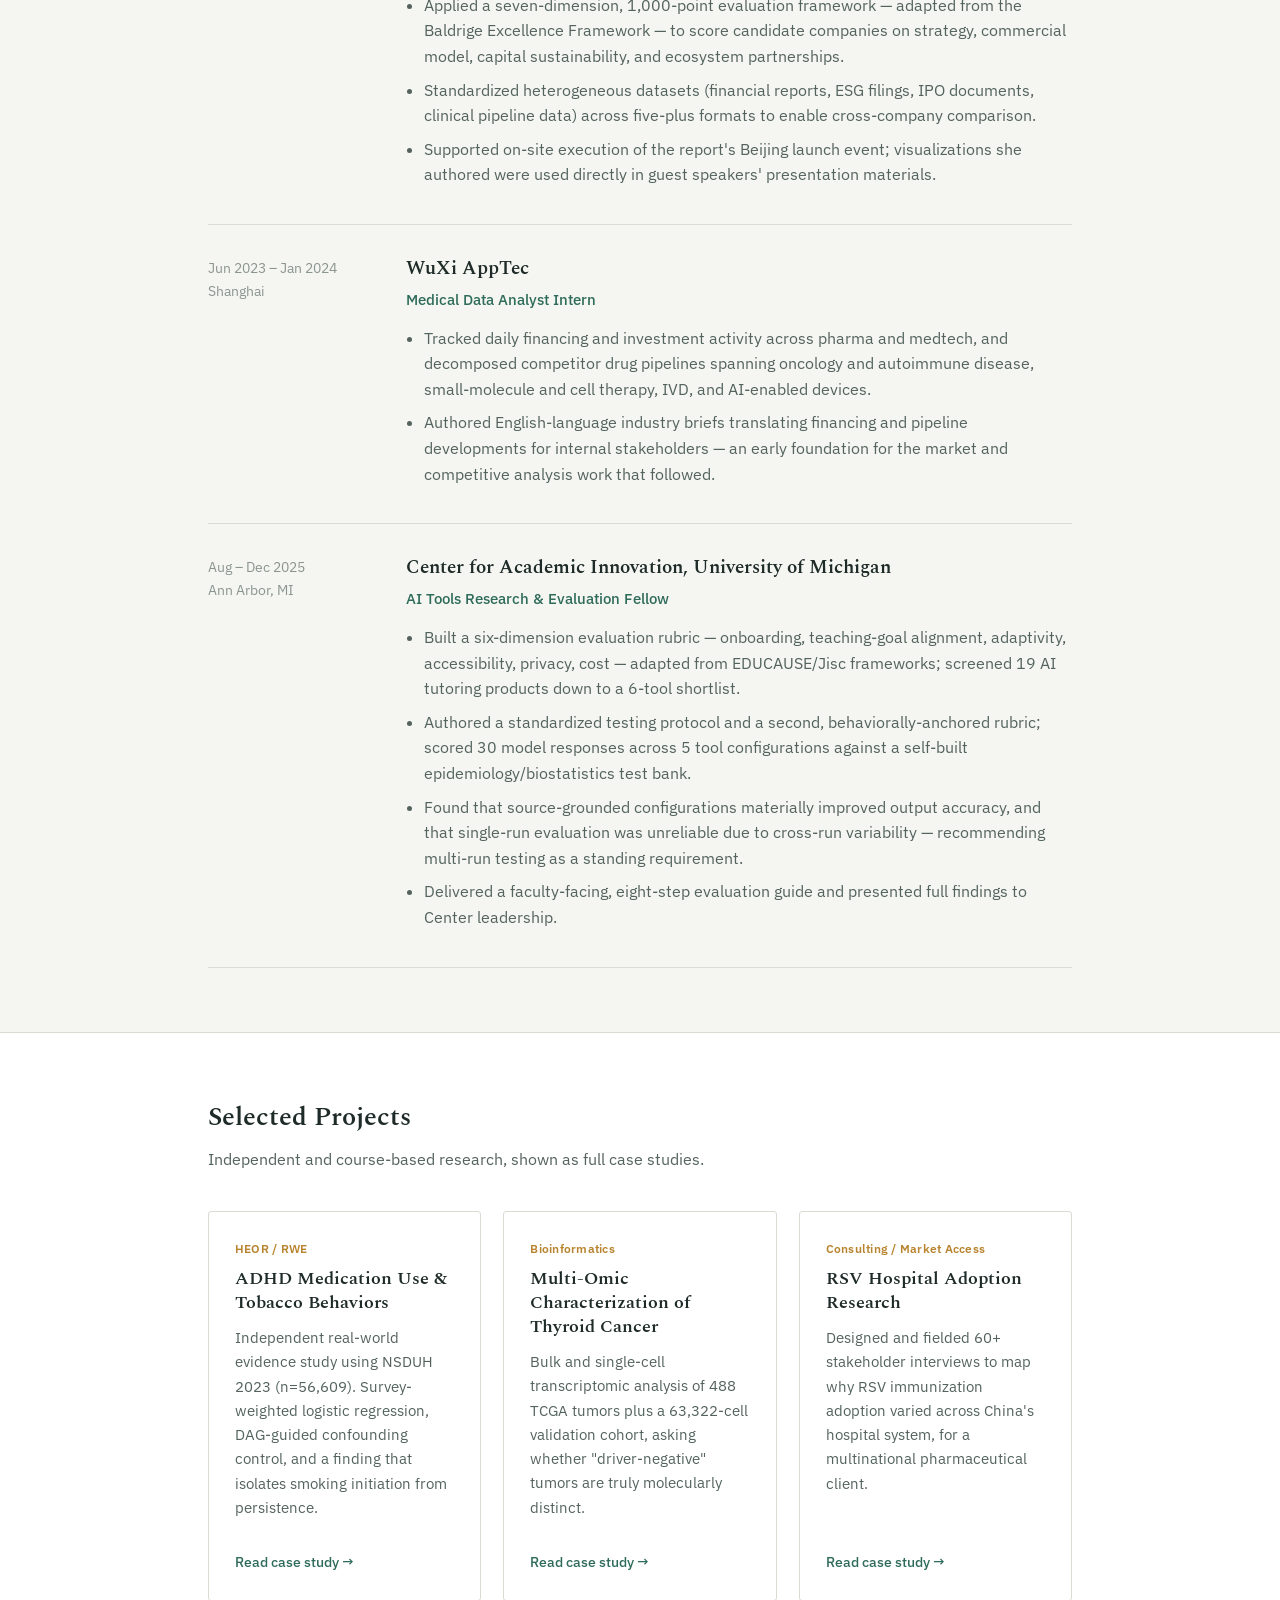
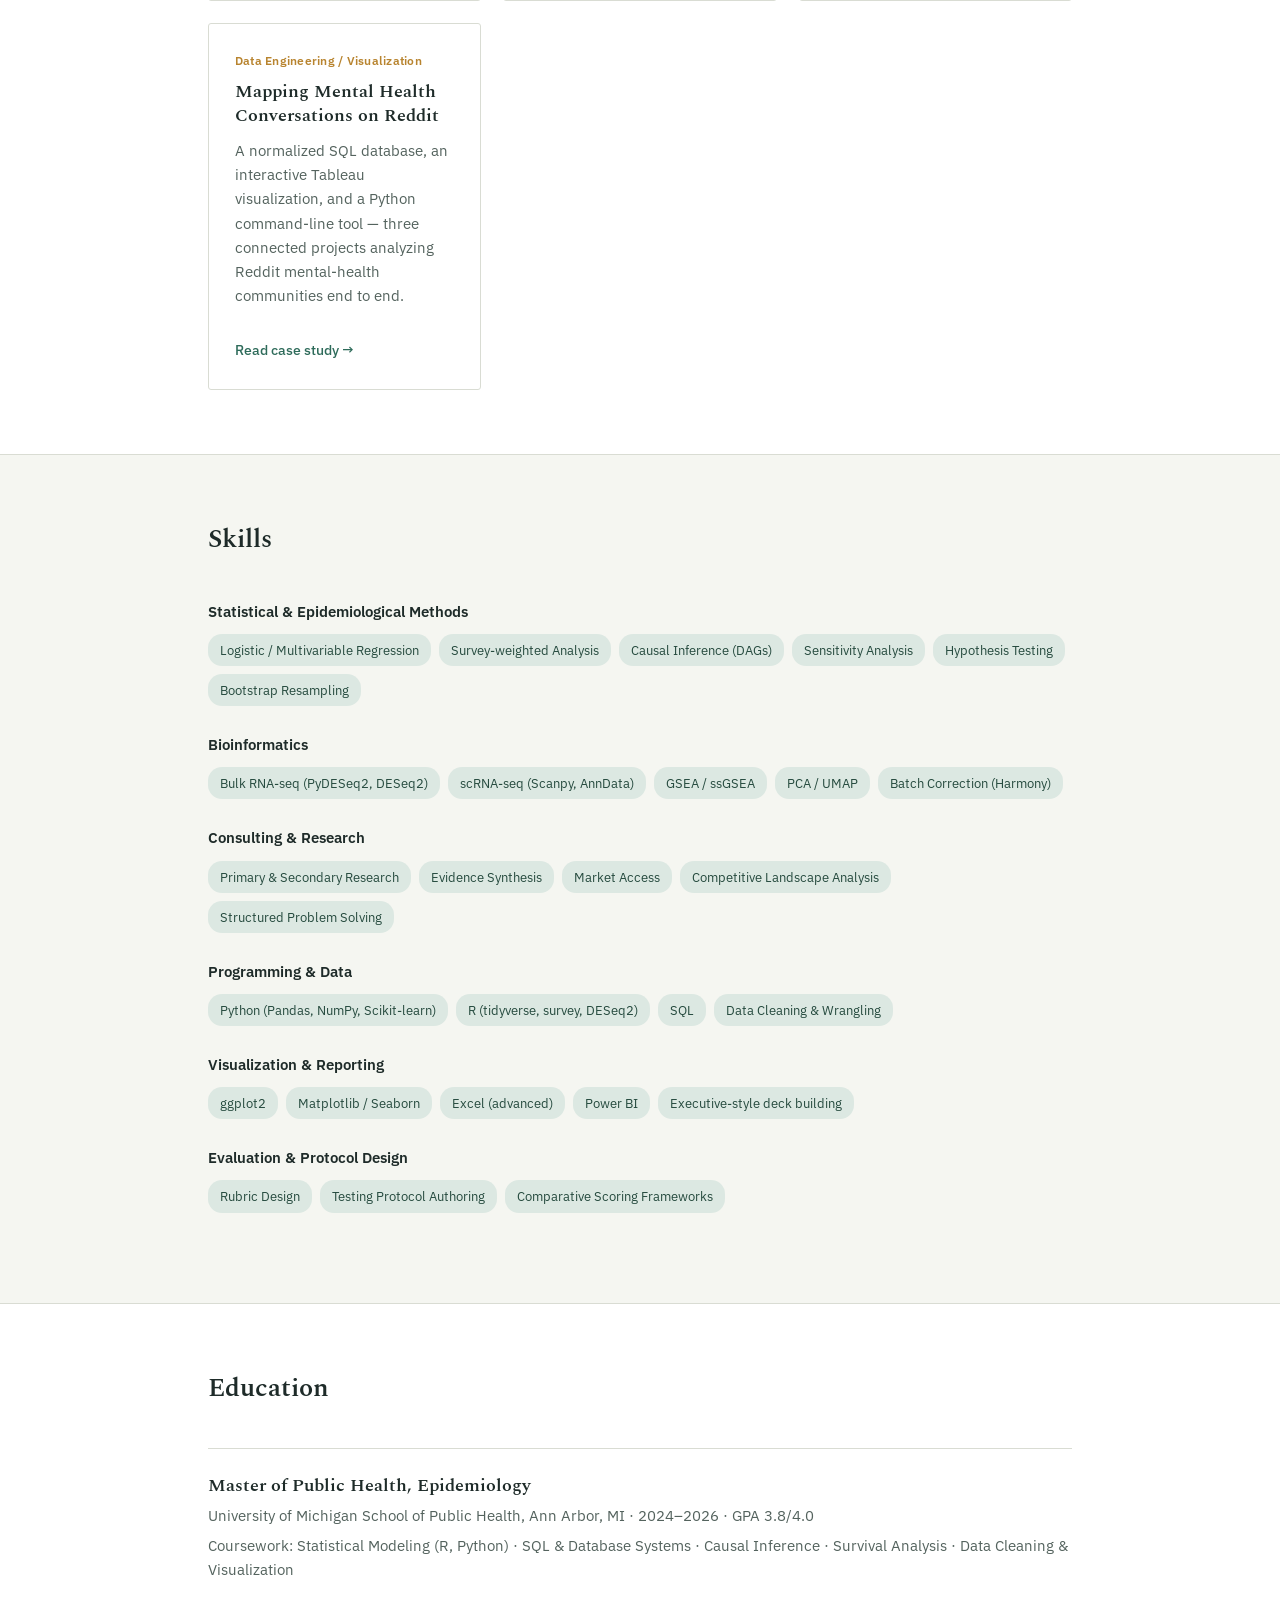
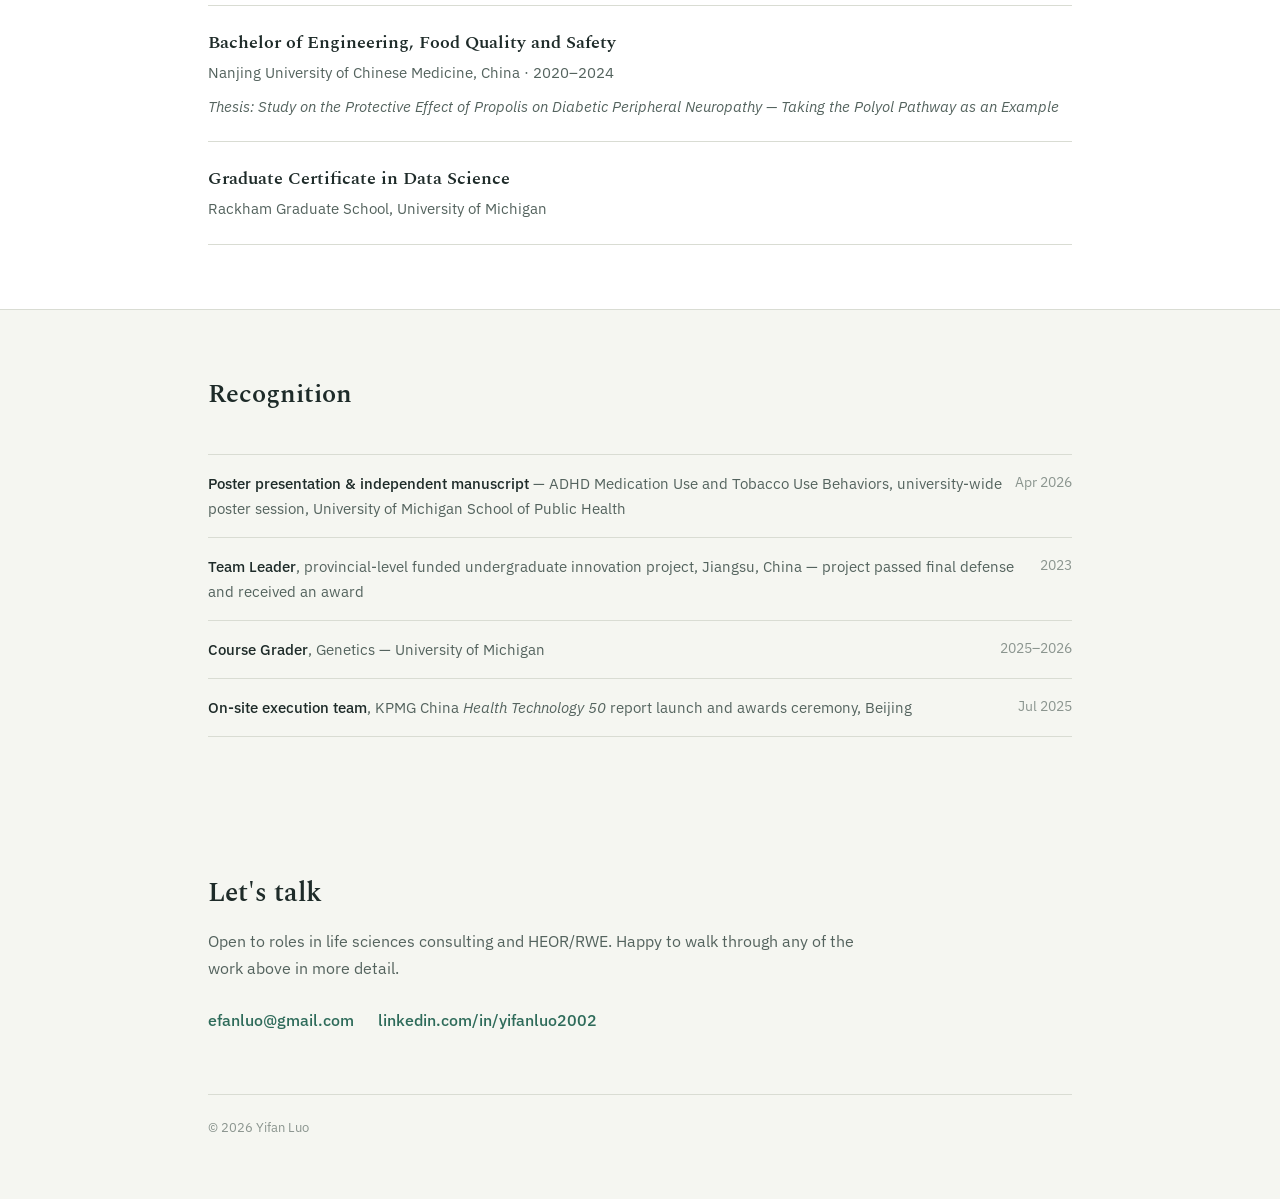
==== commit 85a037b2: "Add files via upload" ====
--- a/index.html
+++ b/index.html
@@ -20,6 +20,16 @@
       <a href="#contact">Contact</a>
     </div>
   </div>
+</nav>
+
+<nav class="side-nav" aria-label="Page sections">
+  <a href="#top" data-tooltip="Home"></a>
+  <a href="#experience" data-tooltip="Experience"></a>
+  <a href="#projects" data-tooltip="Projects"></a>
+  <a href="#skills" data-tooltip="Skills"></a>
+  <a href="#education" data-tooltip="Education"></a>
+  <a href="#recognition" data-tooltip="Recognition"></a>
+  <a href="#contact" data-tooltip="Contact"></a>
 </nav>
 
 <header class="hero" id="top">
@@ -64,7 +74,7 @@
       <div class="sub">Life sciences consulting, industry research, and applied evaluation work.</div>
     </div>
 
-    <div class="role-item">
+    <div class="role-item reveal">
       <div class="role-when">Feb – Aug 2024<br>Shanghai</div>
       <div>
         <div class="role-org">BenHealth Consulting &amp; Technology</div>
@@ -79,7 +89,7 @@
       </div>
     </div>
 
-    <div class="role-item">
+    <div class="role-item reveal">
       <div class="role-when">May – Jul 2025<br>Beijing</div>
       <div>
         <div class="role-org">KPMG China</div>
@@ -93,7 +103,7 @@
       </div>
     </div>
 
-    <div class="role-item">
+    <div class="role-item reveal">
       <div class="role-when">Jun 2023 – Jan 2024<br>Shanghai</div>
       <div>
         <div class="role-org">WuXi AppTec</div>
@@ -105,7 +115,7 @@
       </div>
     </div>
 
-    <div class="role-item">
+    <div class="role-item reveal">
       <div class="role-when">Aug – Dec 2025<br>Ann Arbor, MI</div>
       <div>
         <div class="role-org">Center for Academic Innovation, University of Michigan</div>
@@ -129,25 +139,25 @@
     </div>
 
     <div class="proj-grid">
-      <a class="proj-card" href="case-adhd.html">
+      <a class="proj-card reveal" href="case-adhd.html">
         <div class="proj-tag">HEOR / RWE</div>
         <h3>ADHD Medication Use &amp; Tobacco Behaviors</h3>
         <p>Independent real-world evidence study using NSDUH 2023 (n=56,609). Survey-weighted logistic regression, DAG-guided confounding control, and a finding that isolates smoking initiation from persistence.</p>
         <div class="go">Read case study →</div>
       </a>
-      <a class="proj-card" href="case-thyroid.html">
+      <a class="proj-card reveal" href="case-thyroid.html">
         <div class="proj-tag">Bioinformatics</div>
         <h3>Multi-Omic Characterization of Thyroid Cancer</h3>
         <p>Bulk and single-cell transcriptomic analysis of 488 TCGA tumors plus a 63,322-cell validation cohort, asking whether "driver-negative" tumors are truly molecularly distinct.</p>
         <div class="go">Read case study →</div>
       </a>
-      <a class="proj-card" href="case-rsv.html">
+      <a class="proj-card reveal" href="case-rsv.html">
         <div class="proj-tag">Consulting / Market Access</div>
         <h3>RSV Hospital Adoption Research</h3>
         <p>Designed and fielded 60+ stakeholder interviews to map why RSV immunization adoption varied across China's hospital system, for a multinational pharmaceutical client.</p>
         <div class="go">Read case study →</div>
       </a>
-      <a class="proj-card" href="case-reddit.html">
+      <a class="proj-card reveal" href="case-reddit.html">
         <div class="proj-tag">Data Engineering / Visualization</div>
         <h3>Mapping Mental Health Conversations on Reddit</h3>
         <p>A normalized SQL database, an interactive Tableau visualization, and a Python command-line tool — three connected projects analyzing Reddit mental-health communities end to end.</p>
@@ -163,7 +173,7 @@
       <h2>Skills</h2>
     </div>
 
-    <div class="skill-group">
+    <div class="skill-group reveal">
       <h4>Statistical &amp; Epidemiological Methods</h4>
       <div class="chips">
         <span class="chip">Logistic / Multivariable Regression</span>
@@ -175,7 +185,7 @@
       </div>
     </div>
 
-    <div class="skill-group">
+    <div class="skill-group reveal">
       <h4>Bioinformatics</h4>
       <div class="chips">
         <span class="chip">Bulk RNA-seq (PyDESeq2, DESeq2)</span>
@@ -186,7 +196,7 @@
       </div>
     </div>
 
-    <div class="skill-group">
+    <div class="skill-group reveal">
       <h4>Consulting &amp; Research</h4>
       <div class="chips">
         <span class="chip">Primary &amp; Secondary Research</span>
@@ -197,7 +207,7 @@
       </div>
     </div>
 
-    <div class="skill-group">
+    <div class="skill-group reveal">
       <h4>Programming &amp; Data</h4>
       <div class="chips">
         <span class="chip">Python (Pandas, NumPy, Scikit-learn)</span>
@@ -207,7 +217,7 @@
       </div>
     </div>
 
-    <div class="skill-group">
+    <div class="skill-group reveal">
       <h4>Visualization &amp; Reporting</h4>
       <div class="chips">
         <span class="chip">ggplot2</span>
@@ -218,7 +228,7 @@
       </div>
     </div>
 
-    <div class="skill-group">
+    <div class="skill-group reveal">
       <h4>Evaluation &amp; Protocol Design</h4>
       <div class="chips">
         <span class="chip">Rubric Design</span>
@@ -235,19 +245,19 @@
       <h2>Education</h2>
     </div>
 
-    <div class="edu-item">
+    <div class="edu-item reveal">
       <h3>Master of Public Health, Epidemiology</h3>
       <div class="edu-meta">University of Michigan School of Public Health, Ann Arbor, MI · 2024–2026 · GPA 3.8/4.0</div>
       <div class="edu-meta" style="margin-top:6px;">Coursework: Statistical Modeling (R, Python) · SQL &amp; Database Systems · Causal Inference · Survival Analysis · Data Cleaning &amp; Visualization</div>
     </div>
 
-    <div class="edu-item">
+    <div class="edu-item reveal">
       <h3>Bachelor of Engineering, Food Quality and Safety</h3>
       <div class="edu-meta">Nanjing University of Chinese Medicine, China · 2020–2024</div>
       <div class="thesis">Thesis: Study on the Protective Effect of Propolis on Diabetic Peripheral Neuropathy — Taking the Polyol Pathway as an Example</div>
     </div>
 
-    <div class="edu-item">
+    <div class="edu-item reveal">
       <h3>Graduate Certificate in Data Science</h3>
       <div class="edu-meta">Rackham Graduate School, University of Michigan</div>
     </div>
@@ -260,10 +270,10 @@
       <h2>Recognition</h2>
     </div>
     <ul class="rec-list">
-      <li><span><strong>Poster presentation &amp; independent manuscript</strong> — ADHD Medication Use and Tobacco Use Behaviors, university-wide poster session, University of Michigan School of Public Health</span><span class="rec-when">Apr 2026</span></li>
-      <li><span><strong>Team Leader</strong>, provincial-level funded undergraduate innovation project, Jiangsu, China — project passed final defense and received an award</span><span class="rec-when">2023</span></li>
-      <li><span><strong>Course Grader</strong>, Genetics — University of Michigan</span><span class="rec-when">2025–2026</span></li>
-      <li><span><strong>On-site execution team</strong>, KPMG China <em>Health Technology 50</em> report launch and awards ceremony, Beijing</span><span class="rec-when">Jul 2025</span></li>
+      <li class="reveal"><span><strong>Poster presentation &amp; independent manuscript</strong> — ADHD Medication Use and Tobacco Use Behaviors, university-wide poster session, University of Michigan School of Public Health</span><span class="rec-when">Apr 2026</span></li>
+      <li class="reveal"><span><strong>Team Leader</strong>, provincial-level funded undergraduate innovation project, Jiangsu, China — project passed final defense and received an award</span><span class="rec-when">2023</span></li>
+      <li class="reveal"><span><strong>Course Grader</strong>, Genetics — University of Michigan</span><span class="rec-when">2025–2026</span></li>
+      <li class="reveal"><span><strong>On-site execution team</strong>, KPMG China <em>Health Technology 50</em> report launch and awards ceremony, Beijing</span><span class="rec-when">Jul 2025</span></li>
     </ul>
   </div>
 </section>
@@ -281,4 +291,5 @@
 </footer>
 
 </body>
+<script src="script.js" defer></script>
 </html>
--- a/style.css
+++ b/style.css
@@ -228,6 +228,35 @@
 .case-nav{padding:50px 0 70px; border-top:1px solid var(--line);}
 .case-nav .wrap{display:flex; justify-content:space-between; flex-wrap:wrap; gap:16px;}
 
+/* ---------- scroll reveal ---------- */
+.reveal{
+  opacity:0; transform:translateY(30px);
+  transition:opacity 0.7s cubic-bezier(.2,.7,.3,1), transform 0.7s cubic-bezier(.2,.7,.3,1);
+}
+.reveal.visible{opacity:1; transform:translateY(0);}
+.proj-card.reveal.visible:hover{border-color:var(--accent); transform:translateY(-2px);}
+@media (prefers-reduced-motion: reduce){
+  .reveal{opacity:1; transform:none; transition:none;}
+}
+
+/* ---------- side dot nav ---------- */
+.side-nav{
+  position:fixed; right:22px; top:50%; transform:translateY(-50%);
+  display:flex; flex-direction:column; align-items:center; gap:16px;
+  z-index:15;
+}
+.side-nav a{
+  width:7px; height:7px; border-radius:50%;
+  background:var(--ink-faint); opacity:0.5;
+  display:block; border:none;
+  transition:background .2s ease, transform .2s ease, opacity .2s ease;
+}
+.side-nav a:hover{background:var(--accent); opacity:1; transform:scale(1.5);}
+.side-nav a.active{background:var(--accent); opacity:1; transform:scale(1.6);}
+@media (max-width:900px){
+  .side-nav{display:none;}
+}
+
 /* ---------- chart tooltip ---------- */
 [data-tooltip]{cursor:pointer; transition:opacity .12s ease;}
 [data-tooltip]:hover{opacity:0.72;}
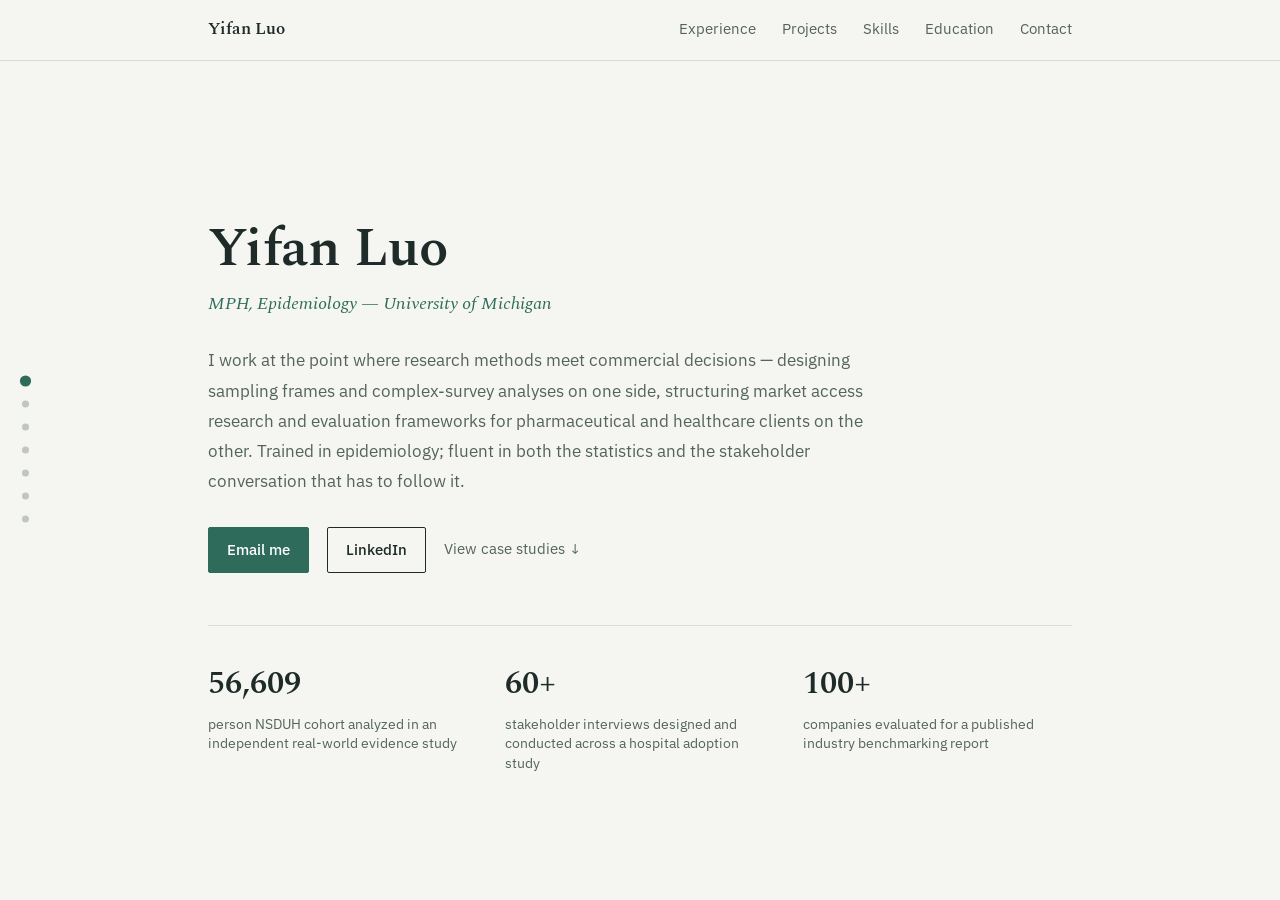
==== commit 4ccf93c6: "update3.0" ====
--- a/index.html
+++ b/index.html
@@ -32,7 +32,10 @@
   <a href="#contact" data-tooltip="Contact"></a>
 </nav>
 
-<header class="hero" id="top">
+<div class="slides">
+
+<header class="hero slide" id="top">
+  <div class="slide-inner">
   <div class="wrap">
     <h1>Yifan Luo</h1>
     <div class="role">MPH, Epidemiology — University of Michigan</div>
@@ -65,9 +68,11 @@
       </div>
     </div>
   </div>
+  </div>
 </header>
 
-<section class="block" id="experience">
+<section class="block slide" id="experience" data-tall="true">
+  <div class="slide-inner">
   <div class="wrap">
     <div class="block-head">
       <h2>Experience</h2>
@@ -129,9 +134,11 @@
       </div>
     </div>
   </div>
-</section>
-
-<section class="block alt" id="projects">
+  </div>
+</section>
+
+<section class="block alt slide" id="projects">
+  <div class="slide-inner">
   <div class="wrap">
     <div class="block-head">
       <h2>Selected Projects</h2>
@@ -140,34 +147,64 @@
 
     <div class="proj-grid">
       <a class="proj-card reveal" href="case-adhd.html">
-        <div class="proj-tag">HEOR / RWE</div>
-        <h3>ADHD Medication Use &amp; Tobacco Behaviors</h3>
-        <p>Independent real-world evidence study using NSDUH 2023 (n=56,609). Survey-weighted logistic regression, DAG-guided confounding control, and a finding that isolates smoking initiation from persistence.</p>
-        <div class="go">Read case study →</div>
+        <div class="proj-flip">
+          <div class="proj-face proj-front">
+            <div class="proj-tag">HEOR / RWE</div>
+            <h3>ADHD Medication Use &amp; Tobacco Behaviors</h3>
+          </div>
+          <div class="proj-face proj-back">
+            <div class="proj-tag">HEOR / RWE</div>
+            <p>Independent real-world evidence study using NSDUH 2023 (n=56,609). Survey-weighted logistic regression, DAG-guided confounding control, and a finding that isolates smoking initiation from persistence.</p>
+            <div class="go">Read case study →</div>
+          </div>
+        </div>
       </a>
       <a class="proj-card reveal" href="case-thyroid.html">
-        <div class="proj-tag">Bioinformatics</div>
-        <h3>Multi-Omic Characterization of Thyroid Cancer</h3>
-        <p>Bulk and single-cell transcriptomic analysis of 488 TCGA tumors plus a 63,322-cell validation cohort, asking whether "driver-negative" tumors are truly molecularly distinct.</p>
-        <div class="go">Read case study →</div>
+        <div class="proj-flip">
+          <div class="proj-face proj-front">
+            <div class="proj-tag">Bioinformatics</div>
+            <h3>Multi-Omic Characterization of Thyroid Cancer</h3>
+          </div>
+          <div class="proj-face proj-back">
+            <div class="proj-tag">Bioinformatics</div>
+            <p>Bulk and single-cell transcriptomic analysis of 488 TCGA tumors plus a 63,322-cell validation cohort, asking whether "driver-negative" tumors are truly molecularly distinct.</p>
+            <div class="go">Read case study →</div>
+          </div>
+        </div>
       </a>
       <a class="proj-card reveal" href="case-rsv.html">
-        <div class="proj-tag">Consulting / Market Access</div>
-        <h3>RSV Hospital Adoption Research</h3>
-        <p>Designed and fielded 60+ stakeholder interviews to map why RSV immunization adoption varied across China's hospital system, for a multinational pharmaceutical client.</p>
-        <div class="go">Read case study →</div>
+        <div class="proj-flip">
+          <div class="proj-face proj-front">
+            <div class="proj-tag">Consulting / Market Access</div>
+            <h3>RSV Hospital Adoption Research</h3>
+          </div>
+          <div class="proj-face proj-back">
+            <div class="proj-tag">Consulting / Market Access</div>
+            <p>Designed and fielded 60+ stakeholder interviews to map why RSV immunization adoption varied across China's hospital system, for a multinational pharmaceutical client.</p>
+            <div class="go">Read case study →</div>
+          </div>
+        </div>
       </a>
       <a class="proj-card reveal" href="case-reddit.html">
-        <div class="proj-tag">Data Engineering / Visualization</div>
-        <h3>Mapping Mental Health Conversations on Reddit</h3>
-        <p>A normalized SQL database, an interactive Tableau visualization, and a Python command-line tool — three connected projects analyzing Reddit mental-health communities end to end.</p>
-        <div class="go">Read case study →</div>
+        <div class="proj-flip">
+          <div class="proj-face proj-front">
+            <div class="proj-tag">Data Engineering / Visualization</div>
+            <h3>Mapping Mental Health Conversations on Reddit</h3>
+          </div>
+          <div class="proj-face proj-back">
+            <div class="proj-tag">Data Engineering / Visualization</div>
+            <p>A normalized SQL database, an interactive Tableau visualization, and a Python command-line tool — three connected projects analyzing Reddit mental-health communities end to end.</p>
+            <div class="go">Read case study →</div>
+          </div>
+        </div>
       </a>
     </div>
   </div>
-</section>
-
-<section class="block" id="skills">
+  </div>
+</section>
+
+<section class="block slide" id="skills" data-tall="true">
+  <div class="slide-inner">
   <div class="wrap">
     <div class="block-head">
       <h2>Skills</h2>
@@ -237,9 +274,11 @@
       </div>
     </div>
   </div>
-</section>
-
-<section class="block alt" id="education">
+  </div>
+</section>
+
+<section class="block alt slide" id="education">
+  <div class="slide-inner">
   <div class="wrap">
     <div class="block-head">
       <h2>Education</h2>
@@ -262,9 +301,11 @@
       <div class="edu-meta">Rackham Graduate School, University of Michigan</div>
     </div>
   </div>
-</section>
-
-<section class="block" id="recognition">
+  </div>
+</section>
+
+<section class="block slide" id="recognition">
+  <div class="slide-inner">
   <div class="wrap">
     <div class="block-head">
       <h2>Recognition</h2>
@@ -276,9 +317,11 @@
       <li class="reveal"><span><strong>On-site execution team</strong>, KPMG China <em>Health Technology 50</em> report launch and awards ceremony, Beijing</span><span class="rec-when">Jul 2025</span></li>
     </ul>
   </div>
-</section>
-
-<footer class="contact" id="contact">
+  </div>
+</section>
+
+<footer class="contact slide" id="contact">
+  <div class="slide-inner">
   <div class="wrap">
     <h2>Let's talk</h2>
     <p>Open to roles in life sciences consulting and HEOR/RWE. Happy to walk through any of the work above in more detail.</p>
@@ -288,7 +331,10 @@
     </div>
     <div class="foot-note">© 2026 Yifan Luo</div>
   </div>
+  </div>
 </footer>
+
+</div>
 
 </body>
 <script src="script.js" defer></script>
--- a/style.css
+++ b/style.css
@@ -69,8 +69,7 @@
 }
 
 /* ---------- hero ---------- */
-.hero{padding:76px 0 64px; opacity:0; transform:translateY(10px); animation:hero-in 0.7s ease-out 0.05s forwards;}
-@keyframes hero-in{to{opacity:1; transform:translateY(0);}}
+.hero{padding:76px 0 64px;}
 .hero h1{font-size:clamp(2.4rem, 5vw, 3.4rem); line-height:1.08; letter-spacing:-0.01em;}
 .hero .role{
   font-family:var(--serif); font-style:italic; color:var(--accent);
@@ -124,20 +123,41 @@
   .role-item{grid-template-columns:1fr; gap:8px;}
 }
 
-/* ---------- project cards ---------- */
-.proj-grid{display:grid; grid-template-columns:repeat(auto-fit, minmax(260px,1fr)); gap:22px;}
+/* ---------- project cards (flip on hover, desktop) ---------- */
+.proj-grid{display:grid; grid-template-columns:repeat(2, 1fr); gap:22px;}
+@media (max-width:700px){
+  .proj-grid{grid-template-columns:1fr;}
+}
+
 .proj-card{
+  display:block; text-decoration:none; border:none; padding:0; height:auto;
+}
+.proj-flip{position:relative; width:100%;}
+.proj-face{
   background:var(--paper-raised); border:1px solid var(--line); border-radius:3px;
-  padding:26px; display:flex; flex-direction:column; height:100%;
-  transition:border-color .15s ease, transform .15s ease;
-}
-.proj-card:hover{border-color:var(--accent); transform:translateY(-2px);}
+  padding:26px; display:flex; flex-direction:column;
+  transition:border-color .15s ease;
+}
 .proj-tag{font-size:0.78rem; color:var(--gold); font-weight:600; letter-spacing:0.02em;}
-.proj-card h3{font-size:1.15rem; margin-top:10px; line-height:1.3;}
-.proj-card p{color:var(--ink-soft); font-size:0.92rem; margin-top:10px; flex-grow:1;}
-.proj-card .go{margin-top:16px; font-size:0.88rem; font-weight:500; color:var(--accent);}
-@media (max-width:820px){
-  .proj-grid{grid-template-columns:1fr;}
+.proj-front h3{font-size:1.15rem; margin-top:10px; line-height:1.3;}
+.proj-back{margin-top:14px;}
+.proj-back p{color:var(--ink-soft); font-size:0.92rem; margin:0;}
+.proj-back .go{margin-top:14px; font-size:0.88rem; font-weight:500; color:var(--accent);}
+.proj-card:hover .proj-face{border-color:var(--accent);}
+
+@media (hover:hover) and (pointer:fine){
+  .proj-card{height:220px;}
+  .proj-flip{
+    height:100%; transform-style:preserve-3d;
+    transition:transform .55s cubic-bezier(.2,.7,.3,1);
+  }
+  .proj-card:hover .proj-flip, .proj-card:focus-visible .proj-flip{transform:rotateY(180deg);}
+  .proj-face{
+    position:absolute; inset:0; backface-visibility:hidden; justify-content:center;
+  }
+  .proj-back{
+    margin-top:0; transform:rotateY(180deg);
+  }
 }
 
 /* ---------- skills ---------- */
@@ -241,7 +261,7 @@
 
 /* ---------- side dot nav ---------- */
 .side-nav{
-  position:fixed; right:22px; top:50%; transform:translateY(-50%);
+  position:fixed; left:22px; top:50%; transform:translateY(-50%);
   display:flex; flex-direction:column; align-items:center; gap:16px;
   z-index:15;
 }
@@ -271,3 +291,31 @@
   box-shadow:0 6px 16px rgba(0,0,0,0.18);
 }
 .chart-tooltip.visible{opacity:1; transform:translateY(0);}
+
+/* ---------- fullpage slides (desktop only; index.html) ---------- */
+body.fullpage .site-nav{position:fixed; top:0; left:0; right:0; width:100%;}
+
+@media (min-width:901px){
+  body.fullpage{overflow:hidden; height:100%;}
+  body.fullpage .slides{position:relative; width:100%; height:100vh;}
+  body.fullpage .slide{
+    position:absolute; top:0; left:0; width:100%; height:100vh;
+    opacity:0; visibility:hidden; pointer-events:none; z-index:1;
+    transition:opacity .6s cubic-bezier(.2,.7,.3,1);
+  }
+  body.fullpage .slide.active{opacity:1; visibility:visible; pointer-events:auto; z-index:2;}
+  body.fullpage .slide-inner{
+    height:100%; overflow-y:auto; -webkit-overflow-scrolling:touch;
+    padding-top:82px; display:flex; flex-direction:column; justify-content:center;
+  }
+  body.fullpage .slide[data-tall="true"] .slide-inner{justify-content:flex-start; padding-bottom:40px;}
+}
+@media (max-width:900px){
+  body.fullpage .site-nav{position:sticky;}
+  body.fullpage .slides{height:auto;}
+  body.fullpage .slide{
+    position:static !important; height:auto !important;
+    opacity:1 !important; visibility:visible !important; pointer-events:auto !important;
+  }
+  body.fullpage .slide-inner{height:auto; overflow:visible; padding-top:0; display:block;}
+}
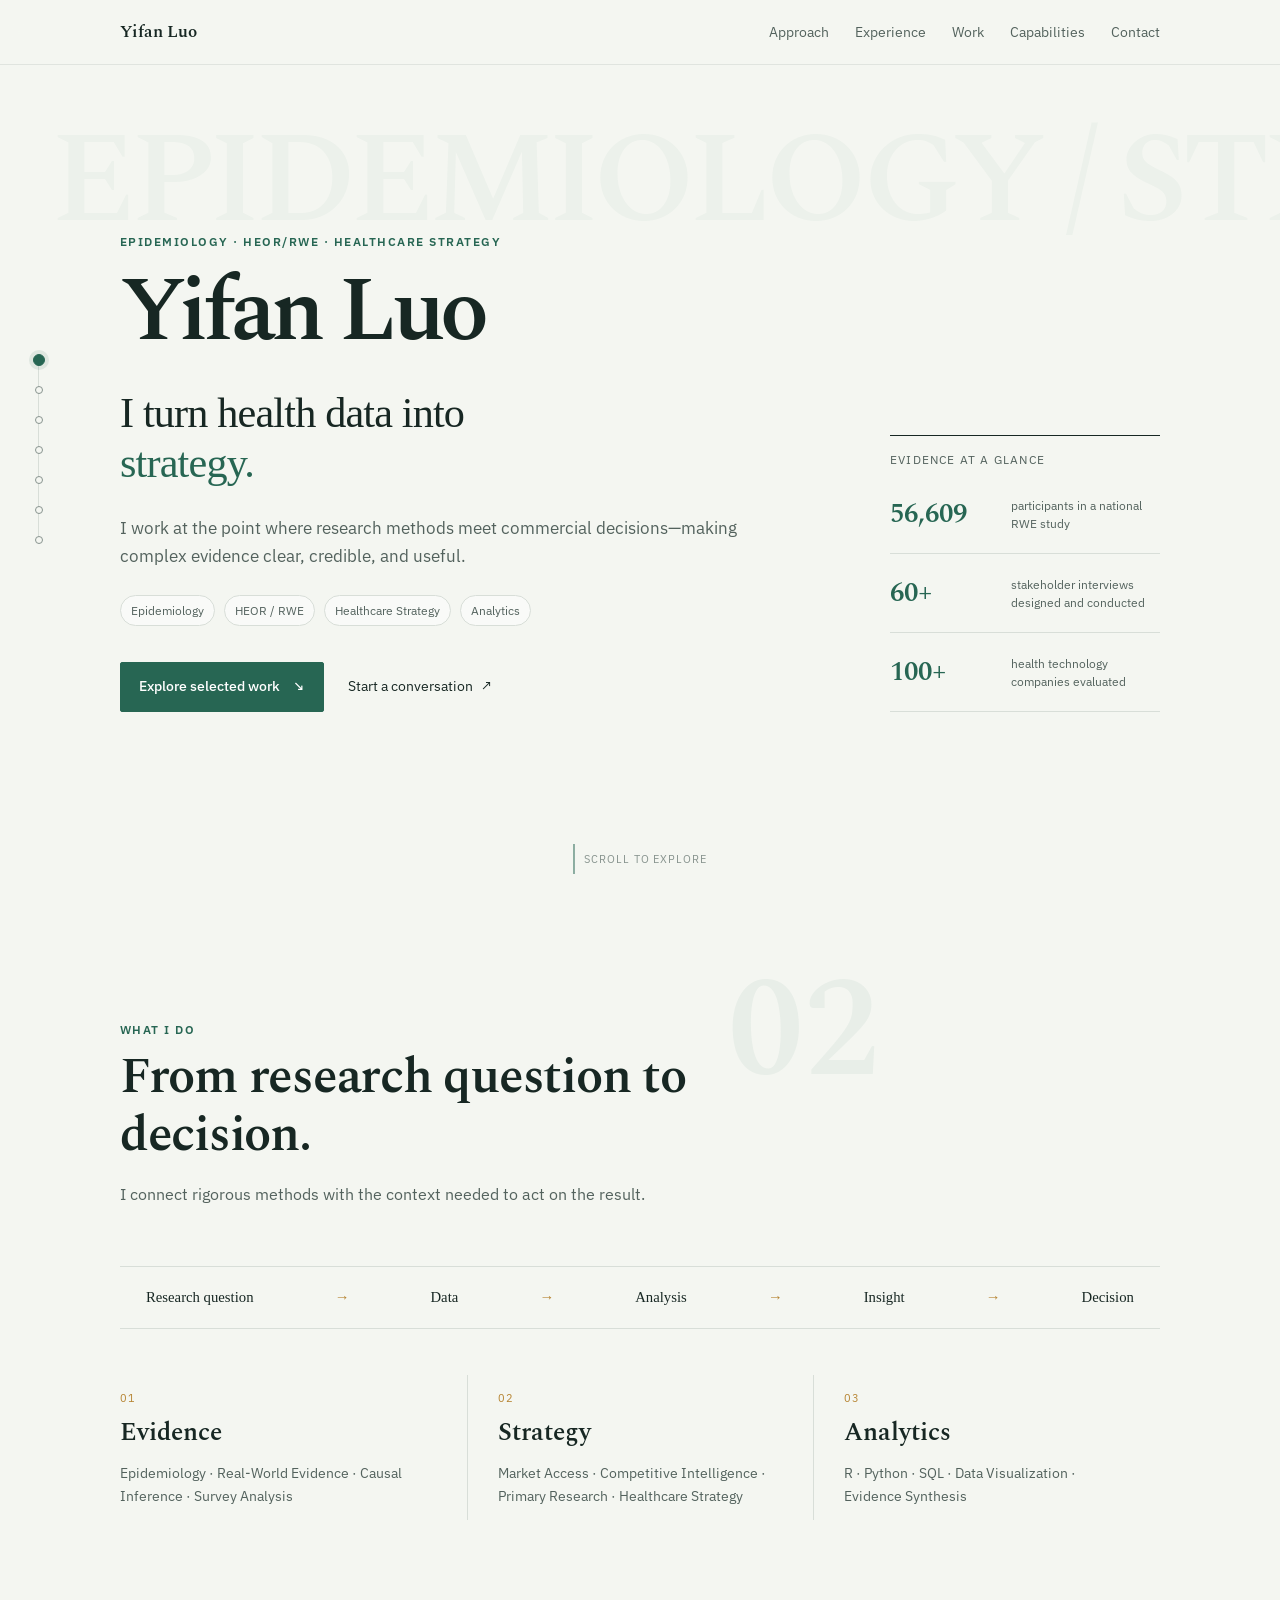
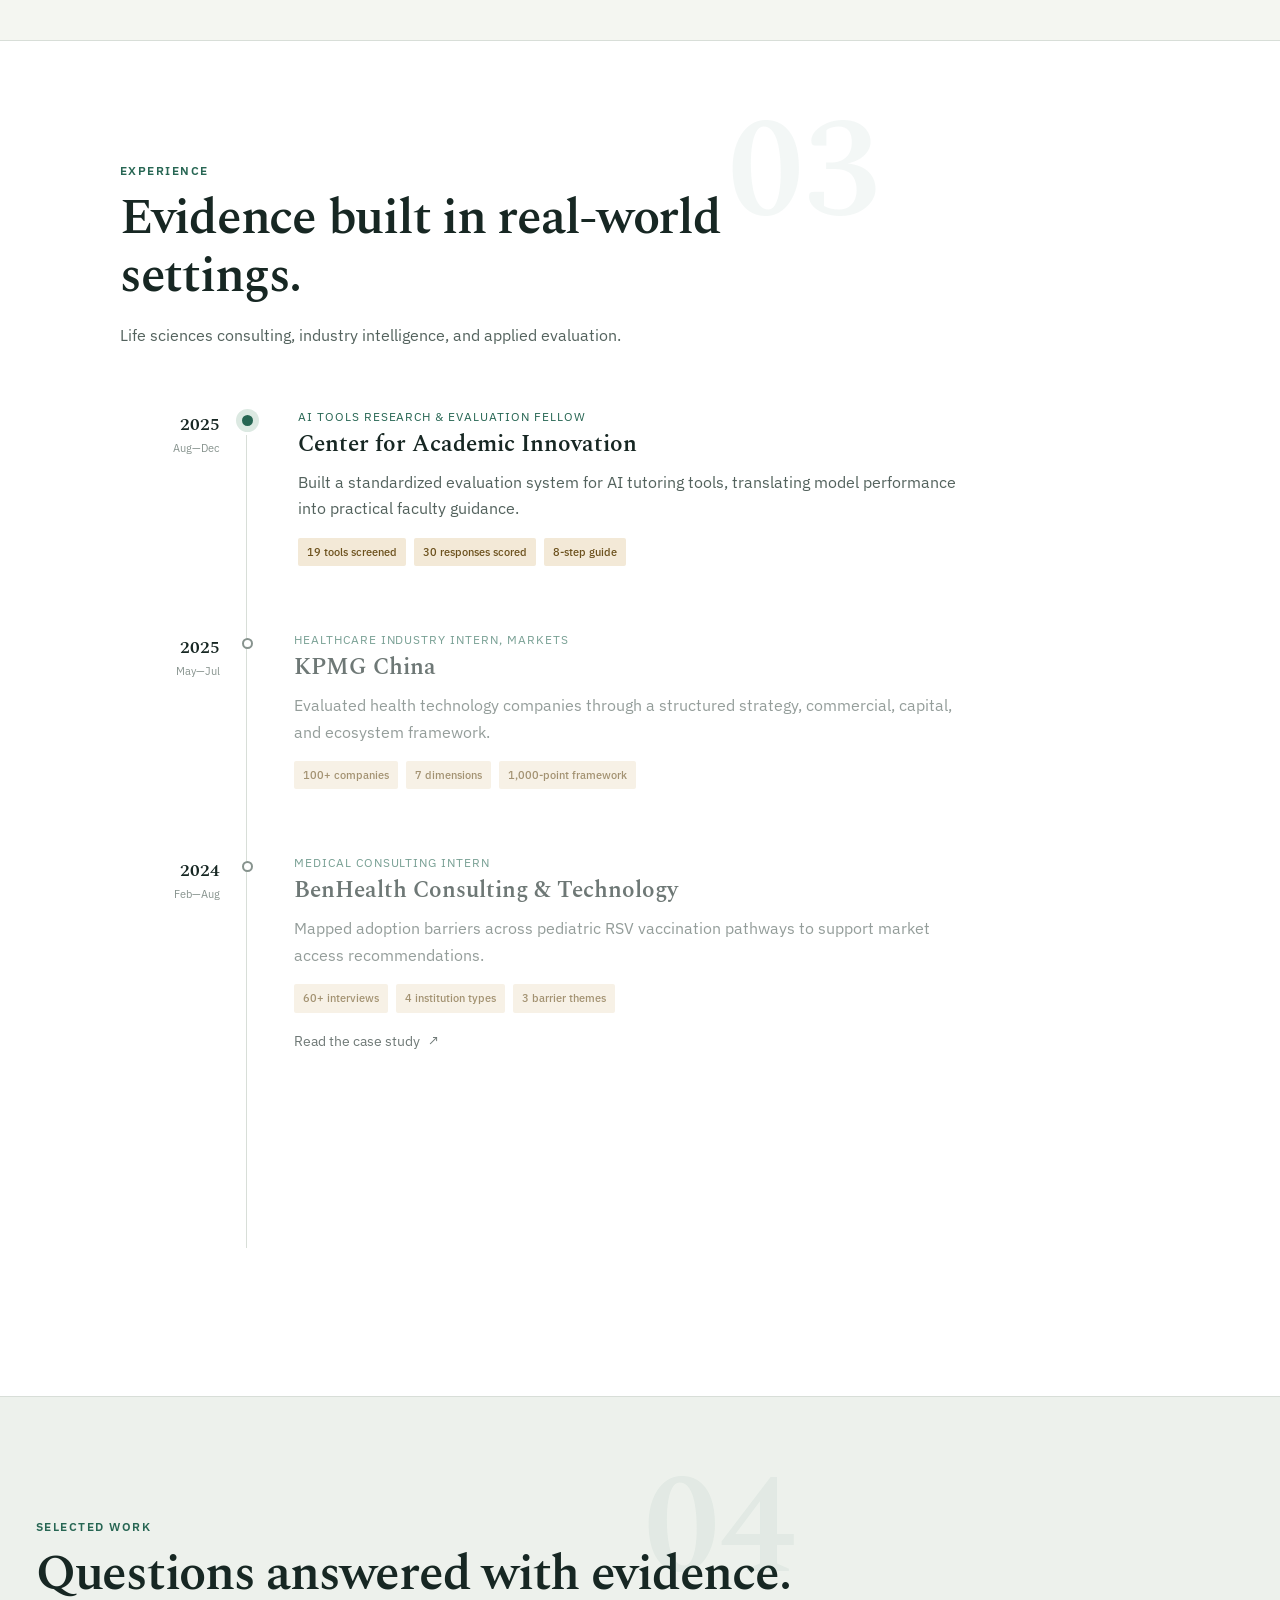
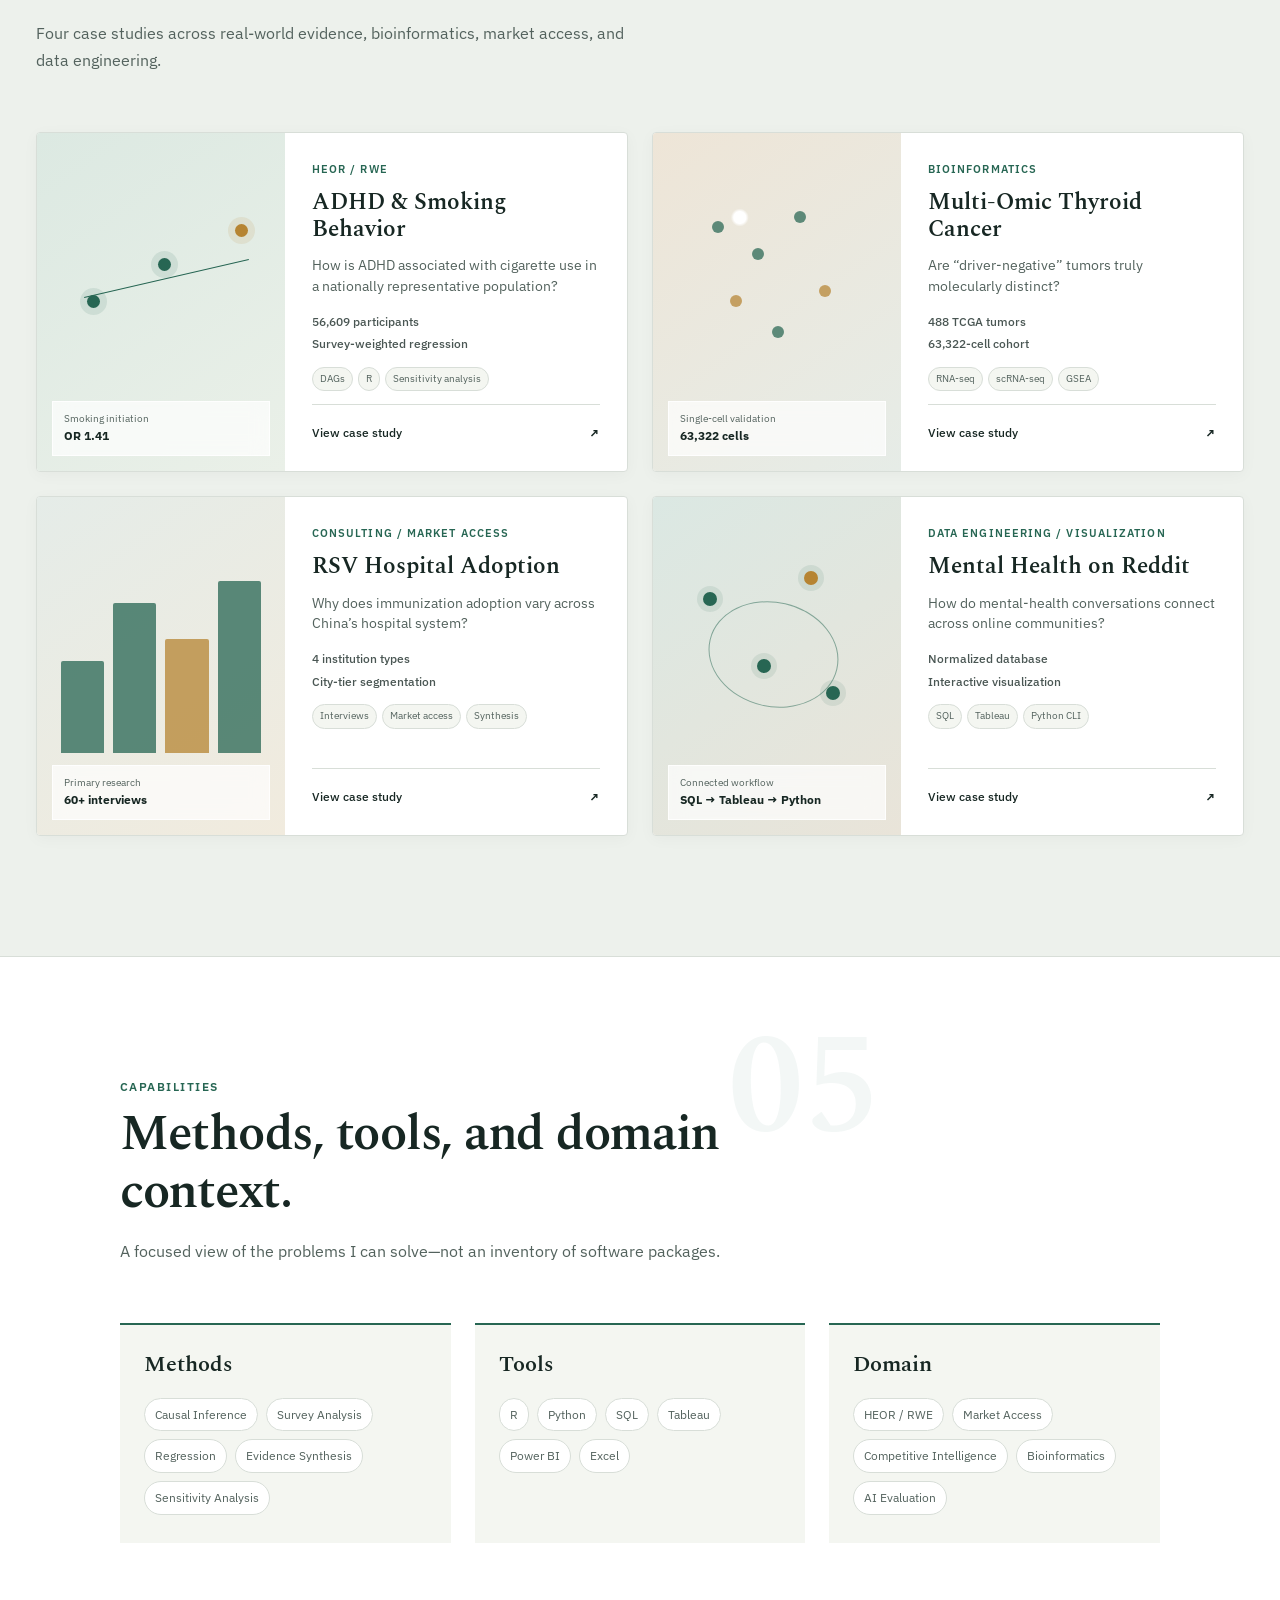
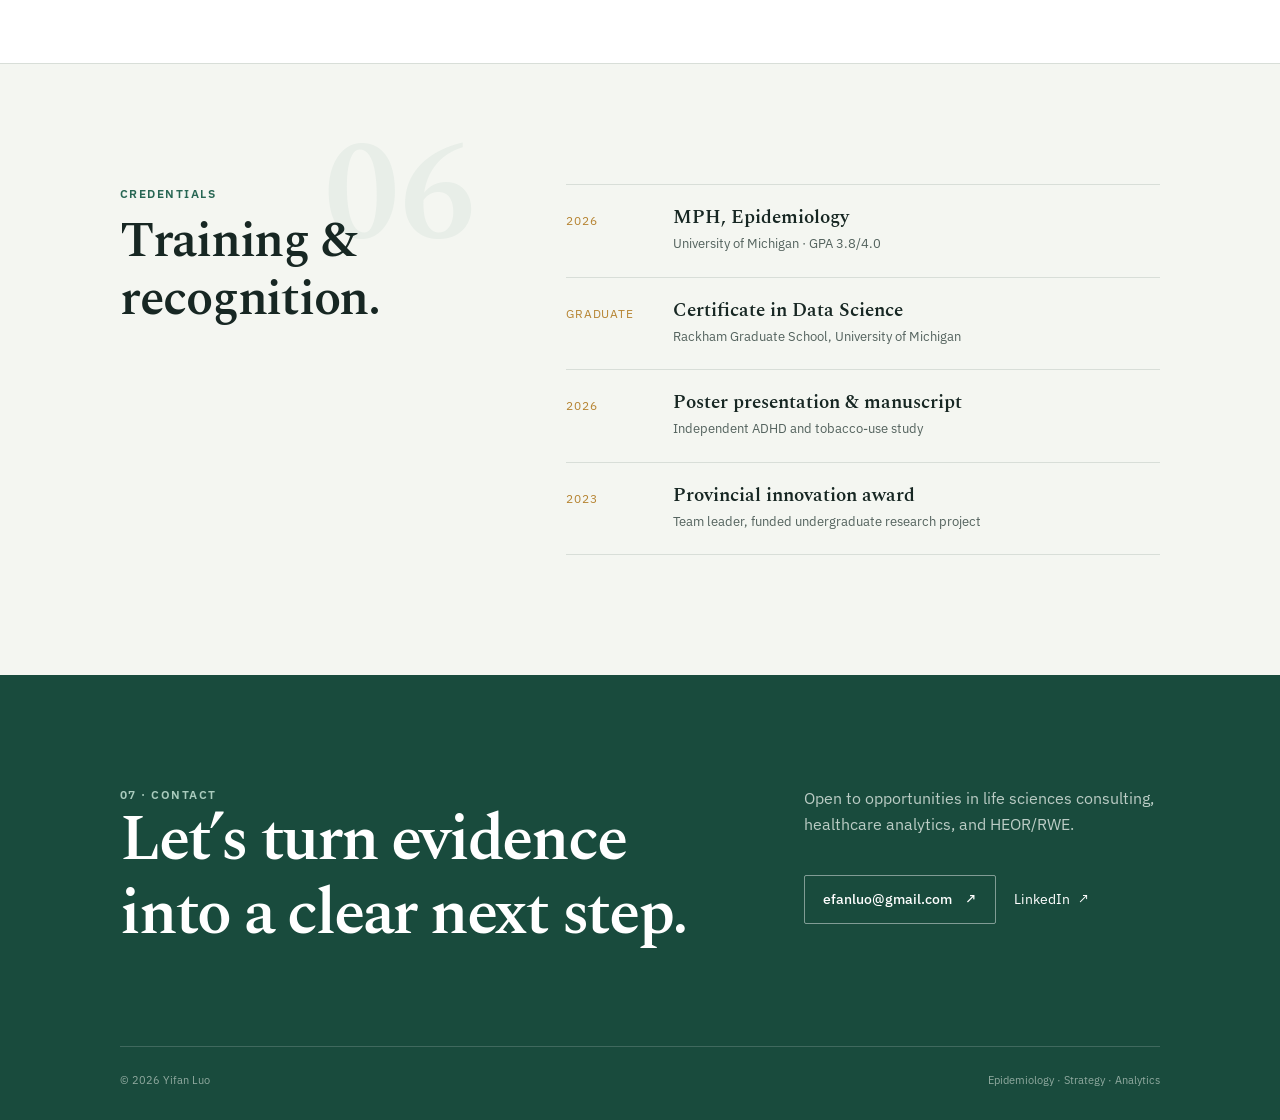
==== commit fba447ff: "4.0" ====
--- a/index.html
+++ b/index.html
@@ -1,341 +1,44 @@
 <!DOCTYPE html>
 <html lang="en">
 <head>
-<meta charset="UTF-8">
-<meta name="viewport" content="width=device-width, initial-scale=1.0">
-<title>Yifan Luo — Epidemiology &amp; Life Sciences Consulting</title>
-<meta name="description" content="Yifan Luo — MPH in Epidemiology, University of Michigan. Life sciences consulting, HEOR/RWE, and applied research.">
-<link rel="stylesheet" href="style.css">
+<meta charset="UTF-8"><meta name="viewport" content="width=device-width, initial-scale=1.0"><meta name="theme-color" content="#f4f6f1">
+<title>Yifan Luo — Epidemiology, Strategy &amp; Analytics</title>
+<meta name="description" content="Yifan Luo turns health data into evidence, strategy, and decisions across epidemiology, HEOR/RWE, healthcare strategy, and analytics.">
+<link rel="stylesheet" href="style.css"><script src="script.js" defer></script>
 </head>
-<body>
+<body class="portfolio-home">
+<nav class="site-nav" aria-label="Primary navigation"><div class="wrap nav-wrap"><a class="nav-name" href="#top">Yifan Luo</a><div class="nav-links"><a href="#approach">Approach</a><a href="#experience">Experience</a><a href="#projects">Work</a><a href="#capabilities">Capabilities</a><a href="#contact">Contact</a></div></div></nav>
+<nav class="side-nav" aria-label="Page sections"><div class="side-progress" aria-hidden="true"><span></span></div>
+  <a href="#top"><span class="side-node"></span><span class="side-label">01&nbsp; Intro</span></a><a href="#approach"><span class="side-node"></span><span class="side-label">02&nbsp; What I do</span></a><a href="#experience"><span class="side-node"></span><span class="side-label">03&nbsp; Experience</span></a><a href="#projects"><span class="side-node"></span><span class="side-label">04&nbsp; Selected work</span></a><a href="#capabilities"><span class="side-node"></span><span class="side-label">05&nbsp; Capabilities</span></a><a href="#credentials"><span class="side-node"></span><span class="side-label">06&nbsp; Credentials</span></a><a href="#contact"><span class="side-node"></span><span class="side-label">07&nbsp; Contact</span></a>
+</nav>
+<main>
+<header class="hero snap-section" id="top"><div class="hero-backdrop" aria-hidden="true">EPIDEMIOLOGY / STRATEGY / DATA</div><div class="wrap hero-grid">
+  <div class="hero-copy reveal-group"><p class="eyebrow">Epidemiology · HEOR/RWE · Healthcare Strategy</p><h1>Yifan Luo</h1><p class="hero-statement">I turn health data into<br><span class="rotator" aria-live="polite"><span>evidence.</span></span></p><p class="hero-support">I work at the point where research methods meet commercial decisions—making complex evidence clear, credible, and useful.</p><div class="domain-row"><span>Epidemiology</span><span>HEOR / RWE</span><span>Healthcare Strategy</span><span>Analytics</span></div><div class="hero-actions"><a class="btn primary" href="#projects">Explore selected work <span>↘</span></a><a class="text-link" href="mailto:efanluo@gmail.com">Start a conversation <span>↗</span></a></div></div>
+  <aside class="hero-proof reveal-group" aria-label="Selected evidence"><p class="proof-label">Evidence at a glance</p><div class="proof-metric"><strong class="count" data-count="56609" data-format="comma">56,609</strong><span>participants in a national RWE study</span></div><div class="proof-metric"><strong class="count" data-count="60" data-suffix="+">60+</strong><span>stakeholder interviews designed and conducted</span></div><div class="proof-metric"><strong class="count" data-count="100" data-suffix="+">100+</strong><span>health technology companies evaluated</span></div></aside>
+</div><a class="scroll-cue" href="#approach"><span></span>Scroll to explore</a></header>
 
-<nav class="site-nav">
-  <div class="wrap">
-    <a class="nav-name" href="#top">Yifan Luo</a>
-    <div class="nav-links">
-      <a href="#experience">Experience</a>
-      <a href="#projects">Projects</a>
-      <a href="#skills">Skills</a>
-      <a href="#education">Education</a>
-      <a href="#contact">Contact</a>
-    </div>
-  </div>
-</nav>
+<section class="block snap-section" id="approach"><div class="wrap"><div class="section-head reveal-group"><span class="section-number">02</span><p class="eyebrow">What I do</p><h2>From research question to decision.</h2><p>I connect rigorous methods with the context needed to act on the result.</p></div><div class="approach-flow reveal-group"><span>Research question</span><i>→</i><span>Data</span><i>→</i><span>Analysis</span><i>→</i><span>Insight</span><i>→</i><span>Decision</span></div><div class="discipline-grid reveal-group">
+  <article><span class="discipline-index">01</span><h3>Evidence</h3><p>Epidemiology · Real-World Evidence · Causal Inference · Survey Analysis</p></article><article><span class="discipline-index">02</span><h3>Strategy</h3><p>Market Access · Competitive Intelligence · Primary Research · Healthcare Strategy</p></article><article><span class="discipline-index">03</span><h3>Analytics</h3><p>R · Python · SQL · Data Visualization · Evidence Synthesis</p></article>
+</div></div></section>
 
-<nav class="side-nav" aria-label="Page sections">
-  <a href="#top" data-tooltip="Home"></a>
-  <a href="#experience" data-tooltip="Experience"></a>
-  <a href="#projects" data-tooltip="Projects"></a>
-  <a href="#skills" data-tooltip="Skills"></a>
-  <a href="#education" data-tooltip="Education"></a>
-  <a href="#recognition" data-tooltip="Recognition"></a>
-  <a href="#contact" data-tooltip="Contact"></a>
-</nav>
+<section class="block alt snap-section" id="experience"><div class="wrap"><div class="section-head reveal-group"><span class="section-number">03</span><p class="eyebrow">Experience</p><h2>Evidence built in real-world settings.</h2><p>Life sciences consulting, industry intelligence, and applied evaluation.</p></div><div class="timeline"><div class="timeline-track" aria-hidden="true"><span></span></div>
+  <article class="timeline-item reveal-group"><div class="timeline-date">2025<span>Aug—Dec</span></div><span class="timeline-node"></span><div class="timeline-content"><p class="role-title">AI Tools Research &amp; Evaluation Fellow</p><h3>Center for Academic Innovation</h3><p>Built a standardized evaluation system for AI tutoring tools, translating model performance into practical faculty guidance.</p><div class="impact-row"><strong>19 tools screened</strong><strong>30 responses scored</strong><strong>8-step guide</strong></div></div></article>
+  <article class="timeline-item reveal-group"><div class="timeline-date">2025<span>May—Jul</span></div><span class="timeline-node"></span><div class="timeline-content"><p class="role-title">Healthcare Industry Intern, Markets</p><h3>KPMG China</h3><p>Evaluated health technology companies through a structured strategy, commercial, capital, and ecosystem framework.</p><div class="impact-row"><strong>100+ companies</strong><strong>7 dimensions</strong><strong>1,000-point framework</strong></div></div></article>
+  <article class="timeline-item reveal-group"><div class="timeline-date">2024<span>Feb—Aug</span></div><span class="timeline-node"></span><div class="timeline-content"><p class="role-title">Medical Consulting Intern</p><h3>BenHealth Consulting &amp; Technology</h3><p>Mapped adoption barriers across pediatric RSV vaccination pathways to support market access recommendations.</p><div class="impact-row"><strong>60+ interviews</strong><strong>4 institution types</strong><strong>3 barrier themes</strong></div><a class="text-link" href="case-rsv.html">Read the case study <span>↗</span></a></div></article>
+  <article class="timeline-item reveal-group"><div class="timeline-date">2023<span>Jun—Jan 2024</span></div><span class="timeline-node"></span><div class="timeline-content"><p class="role-title">Medical Data Analyst Intern</p><h3>WuXi AppTec</h3><p>Translated financing, competitive landscape, and therapeutic pipeline data into decision-ready industry intelligence.</p><div class="impact-row"><strong>Pharma + medtech</strong><strong>Pipeline intelligence</strong><strong>English briefs</strong></div></div></article>
+</div></div></section>
 
-<div class="slides">
+<section class="block projects-section snap-section" id="projects"><div class="wrap wide-wrap"><div class="section-head reveal-group"><span class="section-number">04</span><p class="eyebrow">Selected work</p><h2>Questions answered with evidence.</h2><p>Four case studies across real-world evidence, bioinformatics, market access, and data engineering.</p></div><div class="project-grid">
+  <a class="project-card reveal-group project-adhd" href="case-adhd.html" data-project="adhd"><div class="project-preview preview-adhd"><span class="chart-line"></span><span class="chart-point p1"></span><span class="chart-point p2"></span><span class="chart-point p3"></span><div class="preview-note">Smoking initiation<br><strong>OR 1.41</strong></div></div><div class="project-body"><p class="project-tag">HEOR / RWE</p><h3>ADHD &amp; Smoking Behavior</h3><p class="project-question">How is ADHD associated with cigarette use in a nationally representative population?</p><div class="project-metrics"><span>56,609 participants</span><span>Survey-weighted regression</span></div><div class="method-tags"><span>DAGs</span><span>R</span><span>Sensitivity analysis</span></div><span class="project-cta">View case study <b>↗</b></span></div></a>
+  <a class="project-card reveal-group project-thyroid" href="case-thyroid.html" data-project="thyroid"><div class="project-preview preview-thyroid"><span class="cluster c1"></span><span class="cluster c2"></span><span class="cluster c3"></span><span class="cluster c4"></span><span class="cluster c5"></span><span class="cluster c6"></span><div class="preview-note">Single-cell validation<br><strong>63,322 cells</strong></div></div><div class="project-body"><p class="project-tag">Bioinformatics</p><h3>Multi-Omic Thyroid Cancer</h3><p class="project-question">Are “driver-negative” tumors truly molecularly distinct?</p><div class="project-metrics"><span>488 TCGA tumors</span><span>63,322-cell cohort</span></div><div class="method-tags"><span>RNA-seq</span><span>scRNA-seq</span><span>GSEA</span></div><span class="project-cta">View case study <b>↗</b></span></div></a>
+  <a class="project-card reveal-group project-rsv" href="case-rsv.html" data-project="rsv"><div class="project-preview preview-rsv"><div class="bar b1"></div><div class="bar b2"></div><div class="bar b3"></div><div class="bar b4"></div><div class="preview-note">Primary research<br><strong>60+ interviews</strong></div></div><div class="project-body"><p class="project-tag">Consulting / Market Access</p><h3>RSV Hospital Adoption</h3><p class="project-question">Why does immunization adoption vary across China’s hospital system?</p><div class="project-metrics"><span>4 institution types</span><span>City-tier segmentation</span></div><div class="method-tags"><span>Interviews</span><span>Market access</span><span>Synthesis</span></div><span class="project-cta">View case study <b>↗</b></span></div></a>
+  <a class="project-card reveal-group project-reddit" href="case-reddit.html" data-project="reddit"><div class="project-preview preview-reddit"><span class="network n1"></span><span class="network n2"></span><span class="network n3"></span><span class="network n4"></span><i></i><div class="preview-note">Connected workflow<br><strong>SQL → Tableau → Python</strong></div></div><div class="project-body"><p class="project-tag">Data Engineering / Visualization</p><h3>Mental Health on Reddit</h3><p class="project-question">How do mental-health conversations connect across online communities?</p><div class="project-metrics"><span>Normalized database</span><span>Interactive visualization</span></div><div class="method-tags"><span>SQL</span><span>Tableau</span><span>Python CLI</span></div><span class="project-cta">View case study <b>↗</b></span></div></a>
+</div></div></section>
 
-<header class="hero slide" id="top">
-  <div class="slide-inner">
-  <div class="wrap">
-    <h1>Yifan Luo</h1>
-    <div class="role">MPH, Epidemiology — University of Michigan</div>
-    <p class="abstract">
-      I work at the point where research methods meet commercial decisions —
-      designing sampling frames and complex-survey analyses on one side,
-      structuring market access research and evaluation frameworks for
-      pharmaceutical and healthcare clients on the other. Trained in
-      epidemiology; fluent in both the statistics and the stakeholder
-      conversation that has to follow it.
-    </p>
-    <div class="hero-actions">
-      <a class="btn primary" href="mailto:efanluo@gmail.com">Email me</a>
-      <a class="btn" href="https://linkedin.com/in/yifanluo2002" target="_blank" rel="noopener">LinkedIn</a>
-      <a class="hero-link" href="#projects">View case studies ↓</a>
-    </div>
+<section class="block alt snap-section" id="capabilities"><div class="wrap"><div class="section-head reveal-group"><span class="section-number">05</span><p class="eyebrow">Capabilities</p><h2>Methods, tools, and domain context.</h2><p>A focused view of the problems I can solve—not an inventory of software packages.</p></div><div class="capability-grid reveal-group"><article class="skill-group"><h3>Methods</h3><div class="chips"><span>Causal Inference</span><span>Survey Analysis</span><span>Regression</span><span>Evidence Synthesis</span><span>Sensitivity Analysis</span></div></article><article class="skill-group"><h3>Tools</h3><div class="chips"><span>R</span><span>Python</span><span>SQL</span><span>Tableau</span><span>Power BI</span><span>Excel</span></div></article><article class="skill-group"><h3>Domain</h3><div class="chips"><span>HEOR / RWE</span><span>Market Access</span><span>Competitive Intelligence</span><span>Bioinformatics</span><span>AI Evaluation</span></div></article></div></div></section>
 
-    <div class="metrics">
-      <div class="metric">
-        <div class="num">56,609</div>
-        <div class="label">person NSDUH cohort analyzed in an independent real-world evidence study</div>
-      </div>
-      <div class="metric">
-        <div class="num">60+</div>
-        <div class="label">stakeholder interviews designed and conducted across a hospital adoption study</div>
-      </div>
-      <div class="metric">
-        <div class="num">100+</div>
-        <div class="label">companies evaluated for a published industry benchmarking report</div>
-      </div>
-    </div>
-  </div>
-  </div>
-</header>
-
-<section class="block slide" id="experience" data-tall="true">
-  <div class="slide-inner">
-  <div class="wrap">
-    <div class="block-head">
-      <h2>Experience</h2>
-      <div class="sub">Life sciences consulting, industry research, and applied evaluation work.</div>
-    </div>
-
-    <div class="role-item reveal">
-      <div class="role-when">Feb – Aug 2024<br>Shanghai</div>
-      <div>
-        <div class="role-org">BenHealth Consulting &amp; Technology</div>
-        <div class="role-title">Medical Consulting Intern</div>
-        <ul>
-          <li>Delivered market access research for a multinational pharmaceutical client on RSV immunization, mapping hospital adoption barriers across pediatric, specialty, maternity, and community immunization sites.</li>
-          <li>Designed the interview sampling frame and conducted 60+ structured interviews with physicians and hospital administrators across four institution types, converting open-ended responses into a comparable analytical dataset.</li>
-          <li>Found that adoption barriers were stratified by city tier — tier-1 hospitals responded to clinical evidence, while lower-tier hospitals were held back by gaps in immunization awareness rather than price.</li>
-          <li>Established physician-reported safety, not efficacy, as the top prescribing consideration, and reimbursement status as the dominant purchase driver in lower-tier markets.</li>
-        </ul>
-        <div style="margin-top:12px;"><a href="case-rsv.html">Read the full case study →</a></div>
-      </div>
-    </div>
-
-    <div class="role-item reveal">
-      <div class="role-when">May – Jul 2025<br>Beijing</div>
-      <div>
-        <div class="role-org">KPMG China</div>
-        <div class="role-title">Healthcare Industry Intern, Markets</div>
-        <ul>
-          <li>Contributed research and company scoring to KPMG China's inaugural <em>Health Technology 50</em> report (published July 2025), synthesizing evidence across 100+ participating companies in precision medicine and AI-enabled healthcare.</li>
-          <li>Applied a seven-dimension, 1,000-point evaluation framework — adapted from the Baldrige Excellence Framework — to score candidate companies on strategy, commercial model, capital sustainability, and ecosystem partnerships.</li>
-          <li>Standardized heterogeneous datasets (financial reports, ESG filings, IPO documents, clinical pipeline data) across five-plus formats to enable cross-company comparison.</li>
-          <li>Supported on-site execution of the report's Beijing launch event; visualizations she authored were used directly in guest speakers' presentation materials.</li>
-        </ul>
-      </div>
-    </div>
-
-    <div class="role-item reveal">
-      <div class="role-when">Jun 2023 – Jan 2024<br>Shanghai</div>
-      <div>
-        <div class="role-org">WuXi AppTec</div>
-        <div class="role-title">Medical Data Analyst Intern</div>
-        <ul>
-          <li>Tracked daily financing and investment activity across pharma and medtech, and decomposed competitor drug pipelines spanning oncology and autoimmune disease, small-molecule and cell therapy, IVD, and AI-enabled devices.</li>
-          <li>Authored English-language industry briefs translating financing and pipeline developments for internal stakeholders — an early foundation for the market and competitive analysis work that followed.</li>
-        </ul>
-      </div>
-    </div>
-
-    <div class="role-item reveal">
-      <div class="role-when">Aug – Dec 2025<br>Ann Arbor, MI</div>
-      <div>
-        <div class="role-org">Center for Academic Innovation, University of Michigan</div>
-        <div class="role-title">AI Tools Research &amp; Evaluation Fellow</div>
-        <ul>
-          <li>Built a six-dimension evaluation rubric — onboarding, teaching-goal alignment, adaptivity, accessibility, privacy, cost — adapted from EDUCAUSE/Jisc frameworks; screened 19 AI tutoring products down to a 6-tool shortlist.</li>
-          <li>Authored a standardized testing protocol and a second, behaviorally-anchored rubric; scored 30 model responses across 5 tool configurations against a self-built epidemiology/biostatistics test bank.</li>
-          <li>Found that source-grounded configurations materially improved output accuracy, and that single-run evaluation was unreliable due to cross-run variability — recommending multi-run testing as a standing requirement.</li>
-          <li>Delivered a faculty-facing, eight-step evaluation guide and presented full findings to Center leadership.</li>
-        </ul>
-      </div>
-    </div>
-  </div>
-  </div>
-</section>
-
-<section class="block alt slide" id="projects">
-  <div class="slide-inner">
-  <div class="wrap">
-    <div class="block-head">
-      <h2>Selected Projects</h2>
-      <div class="sub">Independent and course-based research, shown as full case studies.</div>
-    </div>
-
-    <div class="proj-grid">
-      <a class="proj-card reveal" href="case-adhd.html">
-        <div class="proj-flip">
-          <div class="proj-face proj-front">
-            <div class="proj-tag">HEOR / RWE</div>
-            <h3>ADHD Medication Use &amp; Tobacco Behaviors</h3>
-          </div>
-          <div class="proj-face proj-back">
-            <div class="proj-tag">HEOR / RWE</div>
-            <p>Independent real-world evidence study using NSDUH 2023 (n=56,609). Survey-weighted logistic regression, DAG-guided confounding control, and a finding that isolates smoking initiation from persistence.</p>
-            <div class="go">Read case study →</div>
-          </div>
-        </div>
-      </a>
-      <a class="proj-card reveal" href="case-thyroid.html">
-        <div class="proj-flip">
-          <div class="proj-face proj-front">
-            <div class="proj-tag">Bioinformatics</div>
-            <h3>Multi-Omic Characterization of Thyroid Cancer</h3>
-          </div>
-          <div class="proj-face proj-back">
-            <div class="proj-tag">Bioinformatics</div>
-            <p>Bulk and single-cell transcriptomic analysis of 488 TCGA tumors plus a 63,322-cell validation cohort, asking whether "driver-negative" tumors are truly molecularly distinct.</p>
-            <div class="go">Read case study →</div>
-          </div>
-        </div>
-      </a>
-      <a class="proj-card reveal" href="case-rsv.html">
-        <div class="proj-flip">
-          <div class="proj-face proj-front">
-            <div class="proj-tag">Consulting / Market Access</div>
-            <h3>RSV Hospital Adoption Research</h3>
-          </div>
-          <div class="proj-face proj-back">
-            <div class="proj-tag">Consulting / Market Access</div>
-            <p>Designed and fielded 60+ stakeholder interviews to map why RSV immunization adoption varied across China's hospital system, for a multinational pharmaceutical client.</p>
-            <div class="go">Read case study →</div>
-          </div>
-        </div>
-      </a>
-      <a class="proj-card reveal" href="case-reddit.html">
-        <div class="proj-flip">
-          <div class="proj-face proj-front">
-            <div class="proj-tag">Data Engineering / Visualization</div>
-            <h3>Mapping Mental Health Conversations on Reddit</h3>
-          </div>
-          <div class="proj-face proj-back">
-            <div class="proj-tag">Data Engineering / Visualization</div>
-            <p>A normalized SQL database, an interactive Tableau visualization, and a Python command-line tool — three connected projects analyzing Reddit mental-health communities end to end.</p>
-            <div class="go">Read case study →</div>
-          </div>
-        </div>
-      </a>
-    </div>
-  </div>
-  </div>
-</section>
-
-<section class="block slide" id="skills" data-tall="true">
-  <div class="slide-inner">
-  <div class="wrap">
-    <div class="block-head">
-      <h2>Skills</h2>
-    </div>
-
-    <div class="skill-group reveal">
-      <h4>Statistical &amp; Epidemiological Methods</h4>
-      <div class="chips">
-        <span class="chip">Logistic / Multivariable Regression</span>
-        <span class="chip">Survey-weighted Analysis</span>
-        <span class="chip">Causal Inference (DAGs)</span>
-        <span class="chip">Sensitivity Analysis</span>
-        <span class="chip">Hypothesis Testing</span>
-        <span class="chip">Bootstrap Resampling</span>
-      </div>
-    </div>
-
-    <div class="skill-group reveal">
-      <h4>Bioinformatics</h4>
-      <div class="chips">
-        <span class="chip">Bulk RNA-seq (PyDESeq2, DESeq2)</span>
-        <span class="chip">scRNA-seq (Scanpy, AnnData)</span>
-        <span class="chip">GSEA / ssGSEA</span>
-        <span class="chip">PCA / UMAP</span>
-        <span class="chip">Batch Correction (Harmony)</span>
-      </div>
-    </div>
-
-    <div class="skill-group reveal">
-      <h4>Consulting &amp; Research</h4>
-      <div class="chips">
-        <span class="chip">Primary &amp; Secondary Research</span>
-        <span class="chip">Evidence Synthesis</span>
-        <span class="chip">Market Access</span>
-        <span class="chip">Competitive Landscape Analysis</span>
-        <span class="chip">Structured Problem Solving</span>
-      </div>
-    </div>
-
-    <div class="skill-group reveal">
-      <h4>Programming &amp; Data</h4>
-      <div class="chips">
-        <span class="chip">Python (Pandas, NumPy, Scikit-learn)</span>
-        <span class="chip">R (tidyverse, survey, DESeq2)</span>
-        <span class="chip">SQL</span>
-        <span class="chip">Data Cleaning &amp; Wrangling</span>
-      </div>
-    </div>
-
-    <div class="skill-group reveal">
-      <h4>Visualization &amp; Reporting</h4>
-      <div class="chips">
-        <span class="chip">ggplot2</span>
-        <span class="chip">Matplotlib / Seaborn</span>
-        <span class="chip">Excel (advanced)</span>
-        <span class="chip">Power BI</span>
-        <span class="chip">Executive-style deck building</span>
-      </div>
-    </div>
-
-    <div class="skill-group reveal">
-      <h4>Evaluation &amp; Protocol Design</h4>
-      <div class="chips">
-        <span class="chip">Rubric Design</span>
-        <span class="chip">Testing Protocol Authoring</span>
-        <span class="chip">Comparative Scoring Frameworks</span>
-      </div>
-    </div>
-  </div>
-  </div>
-</section>
-
-<section class="block alt slide" id="education">
-  <div class="slide-inner">
-  <div class="wrap">
-    <div class="block-head">
-      <h2>Education</h2>
-    </div>
-
-    <div class="edu-item reveal">
-      <h3>Master of Public Health, Epidemiology</h3>
-      <div class="edu-meta">University of Michigan School of Public Health, Ann Arbor, MI · 2024–2026 · GPA 3.8/4.0</div>
-      <div class="edu-meta" style="margin-top:6px;">Coursework: Statistical Modeling (R, Python) · SQL &amp; Database Systems · Causal Inference · Survival Analysis · Data Cleaning &amp; Visualization</div>
-    </div>
-
-    <div class="edu-item reveal">
-      <h3>Bachelor of Engineering, Food Quality and Safety</h3>
-      <div class="edu-meta">Nanjing University of Chinese Medicine, China · 2020–2024</div>
-      <div class="thesis">Thesis: Study on the Protective Effect of Propolis on Diabetic Peripheral Neuropathy — Taking the Polyol Pathway as an Example</div>
-    </div>
-
-    <div class="edu-item reveal">
-      <h3>Graduate Certificate in Data Science</h3>
-      <div class="edu-meta">Rackham Graduate School, University of Michigan</div>
-    </div>
-  </div>
-  </div>
-</section>
-
-<section class="block slide" id="recognition">
-  <div class="slide-inner">
-  <div class="wrap">
-    <div class="block-head">
-      <h2>Recognition</h2>
-    </div>
-    <ul class="rec-list">
-      <li class="reveal"><span><strong>Poster presentation &amp; independent manuscript</strong> — ADHD Medication Use and Tobacco Use Behaviors, university-wide poster session, University of Michigan School of Public Health</span><span class="rec-when">Apr 2026</span></li>
-      <li class="reveal"><span><strong>Team Leader</strong>, provincial-level funded undergraduate innovation project, Jiangsu, China — project passed final defense and received an award</span><span class="rec-when">2023</span></li>
-      <li class="reveal"><span><strong>Course Grader</strong>, Genetics — University of Michigan</span><span class="rec-when">2025–2026</span></li>
-      <li class="reveal"><span><strong>On-site execution team</strong>, KPMG China <em>Health Technology 50</em> report launch and awards ceremony, Beijing</span><span class="rec-when">Jul 2025</span></li>
-    </ul>
-  </div>
-  </div>
-</section>
-
-<footer class="contact slide" id="contact">
-  <div class="slide-inner">
-  <div class="wrap">
-    <h2>Let's talk</h2>
-    <p>Open to roles in life sciences consulting and HEOR/RWE. Happy to walk through any of the work above in more detail.</p>
-    <div class="contact-links">
-      <a href="mailto:efanluo@gmail.com">efanluo@gmail.com</a>
-      <a href="https://linkedin.com/in/yifanluo2002" target="_blank" rel="noopener">linkedin.com/in/yifanluo2002</a>
-    </div>
-    <div class="foot-note">© 2026 Yifan Luo</div>
-  </div>
-  </div>
-</footer>
-
-</div>
-
+<section class="block snap-section" id="credentials"><div class="wrap credentials-layout"><div class="section-head reveal-group"><span class="section-number">06</span><p class="eyebrow">Credentials</p><h2>Training &amp; recognition.</h2></div><div class="credential-list reveal-group"><article><span>2026</span><div><h3>MPH, Epidemiology</h3><p>University of Michigan · GPA 3.8/4.0</p></div></article><article><span>Graduate</span><div><h3>Certificate in Data Science</h3><p>Rackham Graduate School, University of Michigan</p></div></article><article><span>2026</span><div><h3>Poster presentation &amp; manuscript</h3><p>Independent ADHD and tobacco-use study</p></div></article><article><span>2023</span><div><h3>Provincial innovation award</h3><p>Team leader, funded undergraduate research project</p></div></article></div></div></section>
+</main>
+<footer class="contact snap-section" id="contact"><div class="wrap contact-layout reveal-group"><div><p class="eyebrow">07 · Contact</p><h2>Let’s turn evidence<br>into a clear next step.</h2></div><div class="contact-copy"><p>Open to opportunities in life sciences consulting, healthcare analytics, and HEOR/RWE.</p><a class="btn light" href="mailto:efanluo@gmail.com">efanluo@gmail.com <span>↗</span></a><a class="text-link light-link" href="https://linkedin.com/in/yifanluo2002" target="_blank" rel="noopener">LinkedIn <span>↗</span></a></div></div><div class="wrap foot-note"><span>© 2026 Yifan Luo</span><span>Epidemiology · Strategy · Analytics</span></div></footer>
 </body>
-<script src="script.js" defer></script>
 </html>
--- a/style.css
+++ b/style.css
@@ -1,321 +1,25 @@
 @import url('https://fonts.googleapis.com/css2?family=Spectral:ital,wght@0,400;0,500;0,600;1,400&family=IBM+Plex+Sans:wght@400;500;600&display=swap');
-
-:root{
-  --paper:#F5F6F1;
-  --paper-raised:#FFFFFF;
-  --ink:#1E2B29;
-  --ink-soft:#54635E;
-  --ink-faint:#8B958F;
-  --accent:#2E6B5A;
-  --accent-soft:#DCE8E2;
-  --gold:#B8842F;
-  --gold-soft:#F1E6D2;
-  --line:#D9DCD3;
-  --serif:'Spectral', Georgia, serif;
-  --sans:'IBM Plex Sans', -apple-system, BlinkMacSystemFont, 'Segoe UI', sans-serif;
-  --max:920px;
-  --measure:680px;
-}
-
-*{box-sizing:border-box;}
-html{scroll-behavior:smooth;}
-@media (prefers-reduced-motion: reduce){
-  html{scroll-behavior:auto;}
-  *{animation-duration:0.01ms !important; animation-iteration-count:1 !important; transition-duration:0.01ms !important;}
-}
-
-body{
-  margin:0;
-  background:var(--paper);
-  color:var(--ink);
-  font-family:var(--sans);
-  font-size:16px;
-  line-height:1.65;
-  font-feature-settings:"tnum" 1;
-  -webkit-font-smoothing:antialiased;
-}
-
-a{color:var(--accent); text-decoration:none; border-bottom:1px solid transparent;}
-a:hover{border-bottom-color:var(--accent);}
-a:focus-visible, button:focus-visible{outline:2px solid var(--accent); outline-offset:3px; border-radius:2px;}
-
-h1,h2,h3{font-family:var(--serif); font-weight:600; color:var(--ink); margin:0;}
-
-/* ---------- layout shells ---------- */
-.wrap{max-width:var(--max); margin:0 auto; padding:0 28px;}
-.measure{max-width:var(--measure);}
-
-/* ---------- nav ---------- */
-.site-nav{
-  position:sticky; top:0; z-index:20;
-  background:rgba(245,246,241,0.92);
-  backdrop-filter:blur(6px);
-  border-bottom:1px solid var(--line);
-}
-.site-nav .wrap{
-  display:flex; align-items:center; justify-content:space-between;
-  height:60px;
-}
-.nav-name{font-family:var(--serif); font-weight:600; font-size:1.05rem; color:var(--ink); border:none;}
-.nav-name:hover{border:none;}
-.nav-links{display:flex; gap:26px; font-size:0.92rem;}
-.nav-links a{color:var(--ink-soft);}
-.nav-links a:hover{color:var(--accent);}
-.nav-back{font-size:0.92rem; color:var(--ink-soft);}
-.nav-back:hover{color:var(--accent);}
-
-@media (max-width:640px){
-  .nav-links{gap:16px; font-size:0.85rem;}
-}
-
-/* ---------- hero ---------- */
-.hero{padding:76px 0 64px;}
-.hero h1{font-size:clamp(2.4rem, 5vw, 3.4rem); line-height:1.08; letter-spacing:-0.01em;}
-.hero .role{
-  font-family:var(--serif); font-style:italic; color:var(--accent);
-  font-size:1.15rem; margin-top:10px;
-}
-.hero p.abstract{
-  margin-top:26px; max-width:var(--measure);
-  font-size:1.08rem; color:var(--ink-soft); line-height:1.75;
-}
-.hero-actions{margin-top:30px; display:flex; gap:18px; flex-wrap:wrap; align-items:center;}
-.btn{
-  display:inline-block; font-size:0.92rem; font-weight:500;
-  padding:10px 18px; border:1px solid var(--ink); border-radius:2px;
-  color:var(--ink); border-bottom:1px solid var(--ink);
-}
-.btn:hover{background:var(--ink); color:var(--paper);}
-.btn.primary{background:var(--accent); border-color:var(--accent); color:#fff;}
-.btn.primary:hover{background:#25564A; color:#fff;}
-.hero-link{font-size:0.92rem; color:var(--ink-soft);}
-
-/* metrics row */
-.metrics{
-  margin-top:52px; padding-top:32px; border-top:1px solid var(--line);
-  display:grid; grid-template-columns:repeat(3,1fr); gap:28px;
-}
-.metric .num{font-family:var(--serif); font-size:2rem; color:var(--ink); font-weight:600;}
-.metric .label{margin-top:4px; font-size:0.88rem; color:var(--ink-soft); line-height:1.4;}
-@media (max-width:640px){
-  .metrics{grid-template-columns:1fr; gap:20px;}
-}
-
-/* ---------- sections ---------- */
-section.block{padding:64px 0;}
-section.block.alt{background:var(--paper-raised); border-top:1px solid var(--line); border-bottom:1px solid var(--line);}
-.block-head{margin-bottom:38px;}
-.block-head h2{font-size:1.6rem;}
-.block-head .sub{margin-top:8px; color:var(--ink-soft); font-size:0.98rem; max-width:var(--measure);}
-
-/* ---------- experience ---------- */
-.role-item{
-  display:grid; grid-template-columns:170px 1fr; gap:28px;
-  padding:28px 0; border-top:1px solid var(--line);
-}
-.role-item:last-child{border-bottom:1px solid var(--line);}
-.role-when{color:var(--ink-faint); font-size:0.86rem; padding-top:4px;}
-.role-org{font-family:var(--serif); font-size:1.2rem; font-weight:600; color:var(--ink);}
-.role-title{color:var(--accent); font-size:0.95rem; font-weight:500; margin-top:2px;}
-.role-item ul{margin:14px 0 0; padding-left:18px; color:var(--ink-soft);}
-.role-item li{margin-bottom:8px; font-size:0.97rem;}
-@media (max-width:700px){
-  .role-item{grid-template-columns:1fr; gap:8px;}
-}
-
-/* ---------- project cards (flip on hover, desktop) ---------- */
-.proj-grid{display:grid; grid-template-columns:repeat(2, 1fr); gap:22px;}
-@media (max-width:700px){
-  .proj-grid{grid-template-columns:1fr;}
-}
-
-.proj-card{
-  display:block; text-decoration:none; border:none; padding:0; height:auto;
-}
-.proj-flip{position:relative; width:100%;}
-.proj-face{
-  background:var(--paper-raised); border:1px solid var(--line); border-radius:3px;
-  padding:26px; display:flex; flex-direction:column;
-  transition:border-color .15s ease;
-}
-.proj-tag{font-size:0.78rem; color:var(--gold); font-weight:600; letter-spacing:0.02em;}
-.proj-front h3{font-size:1.15rem; margin-top:10px; line-height:1.3;}
-.proj-back{margin-top:14px;}
-.proj-back p{color:var(--ink-soft); font-size:0.92rem; margin:0;}
-.proj-back .go{margin-top:14px; font-size:0.88rem; font-weight:500; color:var(--accent);}
-.proj-card:hover .proj-face{border-color:var(--accent);}
-
-@media (hover:hover) and (pointer:fine){
-  .proj-card{height:220px;}
-  .proj-flip{
-    height:100%; transform-style:preserve-3d;
-    transition:transform .55s cubic-bezier(.2,.7,.3,1);
-  }
-  .proj-card:hover .proj-flip, .proj-card:focus-visible .proj-flip{transform:rotateY(180deg);}
-  .proj-face{
-    position:absolute; inset:0; backface-visibility:hidden; justify-content:center;
-  }
-  .proj-back{
-    margin-top:0; transform:rotateY(180deg);
-  }
-}
-
-/* ---------- skills ---------- */
-.skill-group{margin-bottom:26px;}
-.skill-group h4{font-size:0.95rem; font-weight:600; color:var(--ink); margin-bottom:10px;}
-.chips{display:flex; flex-wrap:wrap; gap:8px;}
-.chip{
-  font-size:0.84rem; padding:5px 12px; background:var(--accent-soft); color:#254A3E;
-  border-radius:14px;
-}
-
-/* ---------- education ---------- */
-.edu-item{padding:22px 0; border-top:1px solid var(--line);}
-.edu-item:last-child{border-bottom:1px solid var(--line);}
-.edu-item h3{font-size:1.1rem;}
-.edu-meta{color:var(--ink-soft); font-size:0.92rem; margin-top:4px;}
-.edu-item .thesis{margin-top:10px; font-size:0.92rem; color:var(--ink-soft); font-style:italic;}
-
-/* ---------- recognition list ---------- */
-.rec-list{list-style:none; margin:0; padding:0;}
-.rec-list li{
-  padding:16px 0; border-top:1px solid var(--line);
-  font-size:0.95rem; color:var(--ink-soft);
-  display:grid; grid-template-columns:1fr auto; gap:12px;
-}
-.rec-list li:last-child{border-bottom:1px solid var(--line);}
-.rec-list strong{color:var(--ink); font-weight:500;}
-.rec-when{color:var(--ink-faint); font-size:0.85rem; white-space:nowrap;}
-@media (max-width:600px){
-  .rec-list li{grid-template-columns:1fr;}
-}
-
-/* ---------- footer / contact ---------- */
-footer.contact{padding:70px 0 60px;}
-footer.contact h2{font-size:1.7rem;}
-footer.contact p{color:var(--ink-soft); margin-top:12px; max-width:var(--measure);}
-.contact-links{margin-top:26px; display:flex; gap:24px; flex-wrap:wrap;}
-.contact-links a{font-size:1rem; font-weight:500;}
-.foot-note{margin-top:60px; padding-top:22px; border-top:1px solid var(--line); font-size:0.82rem; color:var(--ink-faint);}
-
-/* ================= case study pages ================= */
-.case-hero{padding:56px 0 34px;}
-.case-kicker{font-size:0.85rem; color:var(--gold); font-weight:600;}
-.case-hero h1{font-size:clamp(1.8rem,4vw,2.5rem); margin-top:10px; line-height:1.2;}
-.case-hero .sub{font-family:var(--serif); font-style:italic; color:var(--ink-soft); font-size:1.1rem; margin-top:10px;}
-.case-meta{
-  margin-top:24px; padding-top:18px; border-top:1px solid var(--line);
-  display:flex; flex-wrap:wrap; gap:8px 26px; font-size:0.85rem; color:var(--ink-soft);
-}
-.case-meta span strong{color:var(--ink); font-weight:500;}
-
-.abstract-block{padding:26px 0; border-top:1px solid var(--line);}
-.abstract-block:last-of-type{border-bottom:1px solid var(--line);}
-.abstract-label{
-  font-size:0.78rem; font-weight:600; letter-spacing:0.04em; color:var(--accent);
-  text-transform:uppercase; margin-bottom:10px;
-}
-.abstract-block p{color:var(--ink-soft); max-width:var(--measure); font-size:0.98rem;}
-.abstract-block ul{color:var(--ink-soft); max-width:var(--measure); padding-left:18px; font-size:0.98rem;}
-.abstract-block li{margin-bottom:8px;}
-.insight{
-  margin-top:16px; padding:16px 20px; background:var(--gold-soft);
-  border-left:3px solid var(--gold); max-width:var(--measure);
-  font-size:0.96rem; color:#4A3A18;
-}
-
-table.results{
-  width:100%; border-collapse:collapse; margin-top:18px; font-size:0.9rem;
-}
-table.results th, table.results td{
-  padding:10px 12px; border-bottom:1px solid var(--line); text-align:left;
-}
-table.results th{color:var(--ink-soft); font-weight:500; font-size:0.82rem;}
-table.results td{font-feature-settings:"tnum" 1;}
-table.results td.num{color:var(--ink); font-weight:500;}
-
-.forest{margin-top:22px; max-width:560px;}
-.forest text{font-family:var(--sans); fill:var(--ink-soft);}
-.forest .row-label{font-size:11px; fill:var(--ink-soft);}
-.forest .axis-label{font-size:11px; fill:var(--ink-faint);}
-.forest .ci-line{stroke:var(--accent); stroke-width:2;}
-.forest .ci-cap{stroke:var(--accent); stroke-width:2;}
-.forest .point{fill:var(--accent);}
-.forest .point.highlight{fill:var(--gold);}
-.forest .ci-line.highlight, .forest .ci-cap.highlight{stroke:var(--gold);}
-.forest .null-line{stroke:var(--ink-faint); stroke-dasharray:3 3;}
-
-.case-nav{padding:50px 0 70px; border-top:1px solid var(--line);}
-.case-nav .wrap{display:flex; justify-content:space-between; flex-wrap:wrap; gap:16px;}
-
-/* ---------- scroll reveal ---------- */
-.reveal{
-  opacity:0; transform:translateY(30px);
-  transition:opacity 0.7s cubic-bezier(.2,.7,.3,1), transform 0.7s cubic-bezier(.2,.7,.3,1);
-}
-.reveal.visible{opacity:1; transform:translateY(0);}
-.proj-card.reveal.visible:hover{border-color:var(--accent); transform:translateY(-2px);}
-@media (prefers-reduced-motion: reduce){
-  .reveal{opacity:1; transform:none; transition:none;}
-}
-
-/* ---------- side dot nav ---------- */
-.side-nav{
-  position:fixed; left:22px; top:50%; transform:translateY(-50%);
-  display:flex; flex-direction:column; align-items:center; gap:16px;
-  z-index:15;
-}
-.side-nav a{
-  width:7px; height:7px; border-radius:50%;
-  background:var(--ink-faint); opacity:0.5;
-  display:block; border:none;
-  transition:background .2s ease, transform .2s ease, opacity .2s ease;
-}
-.side-nav a:hover{background:var(--accent); opacity:1; transform:scale(1.5);}
-.side-nav a.active{background:var(--accent); opacity:1; transform:scale(1.6);}
-@media (max-width:900px){
-  .side-nav{display:none;}
-}
-
-/* ---------- chart tooltip ---------- */
-[data-tooltip]{cursor:pointer; transition:opacity .12s ease;}
-[data-tooltip]:hover{opacity:0.72;}
-.chart-tooltip{
-  position:fixed; z-index:200; pointer-events:none;
-  background:var(--ink); color:var(--paper);
-  font-family:var(--sans); font-size:0.8rem; font-weight:500;
-  padding:7px 11px; border-radius:3px;
-  opacity:0; transform:translateY(4px);
-  transition:opacity .12s ease, transform .12s ease;
-  max-width:260px; line-height:1.4;
-  box-shadow:0 6px 16px rgba(0,0,0,0.18);
-}
-.chart-tooltip.visible{opacity:1; transform:translateY(0);}
-
-/* ---------- fullpage slides (desktop only; index.html) ---------- */
-body.fullpage .site-nav{position:fixed; top:0; left:0; right:0; width:100%;}
-
-@media (min-width:901px){
-  body.fullpage{overflow:hidden; height:100%;}
-  body.fullpage .slides{position:relative; width:100%; height:100vh;}
-  body.fullpage .slide{
-    position:absolute; top:0; left:0; width:100%; height:100vh;
-    opacity:0; visibility:hidden; pointer-events:none; z-index:1;
-    transition:opacity .6s cubic-bezier(.2,.7,.3,1);
-  }
-  body.fullpage .slide.active{opacity:1; visibility:visible; pointer-events:auto; z-index:2;}
-  body.fullpage .slide-inner{
-    height:100%; overflow-y:auto; -webkit-overflow-scrolling:touch;
-    padding-top:82px; display:flex; flex-direction:column; justify-content:center;
-  }
-  body.fullpage .slide[data-tall="true"] .slide-inner{justify-content:flex-start; padding-bottom:40px;}
-}
-@media (max-width:900px){
-  body.fullpage .site-nav{position:sticky;}
-  body.fullpage .slides{height:auto;}
-  body.fullpage .slide{
-    position:static !important; height:auto !important;
-    opacity:1 !important; visibility:visible !important; pointer-events:auto !important;
-  }
-  body.fullpage .slide-inner{height:auto; overflow:visible; padding-top:0; display:block;}
-}
+:root{--paper:#f4f6f1;--raised:#fff;--ink:#172723;--soft:#53625d;--faint:#87938e;--green:#276653;--green-dark:#194b3d;--mint:#dce9e2;--gold:#b68432;--gold-soft:#f3e9d7;--line:#d8ded8;--serif:'Spectral',Georgia,serif;--sans:'IBM Plex Sans',-apple-system,BlinkMacSystemFont,'Segoe UI',sans-serif;--max:1040px;--wide:1280px;--measure:700px}
+*{box-sizing:border-box}html{scroll-behavior:smooth;scroll-snap-type:y proximity;scroll-padding-top:68px}body{margin:0;background:var(--paper);color:var(--ink);font:16px/1.65 var(--sans);-webkit-font-smoothing:antialiased}a{color:var(--green);text-decoration:none}h1,h2,h3{font-family:var(--serif);font-weight:600;margin:0;line-height:1.15}p{margin:0}.wrap{width:min(calc(100% - 56px),var(--max));margin:auto}.wide-wrap{width:min(calc(100% - 72px),var(--wide));max-width:var(--wide)}.measure{max-width:var(--measure)}.snap-section{scroll-snap-align:start;scroll-snap-stop:normal}.block{position:relative;padding:120px 0}.alt{background:var(--raised);border-block:1px solid var(--line)}
+.site-nav{position:fixed;inset:0 0 auto;z-index:50;background:color-mix(in srgb,var(--paper) 88%,transparent);border-bottom:1px solid color-mix(in srgb,var(--line) 75%,transparent);backdrop-filter:blur(14px)}.nav-wrap{height:64px;display:flex;align-items:center;justify-content:space-between}.nav-name{font:600 1.08rem var(--serif);color:var(--ink)}.nav-links{display:flex;gap:26px}.nav-links a{position:relative;color:var(--soft);font-size:.87rem}.nav-links a:after,.text-link:after{content:"";position:absolute;left:0;right:100%;bottom:-4px;height:1px;background:currentColor;transition:right .25s ease}.nav-links a:hover:after,.text-link:hover:after{right:0}
+.side-nav{position:fixed;left:25px;top:50%;translate:0 -50%;z-index:45;display:grid;gap:18px;padding:8px}.side-nav a{position:relative;width:12px;height:12px;display:block}.side-node{position:absolute;inset:2px;border:1px solid var(--faint);border-radius:50%;background:var(--paper);transition:.25s ease}.side-label{position:absolute;left:22px;top:50%;translate:-7px -50%;white-space:nowrap;padding:5px 9px;color:var(--ink);background:rgba(255,255,255,.86);border:1px solid rgba(216,222,216,.8);border-radius:3px;backdrop-filter:blur(8px);font-size:.72rem;letter-spacing:.03em;opacity:0;pointer-events:none;transition:.2s ease}.side-nav a:hover .side-label,.side-nav a:focus-visible .side-label{opacity:1;translate:0 -50%}.side-nav a.active .side-node{inset:0;background:var(--green);border-color:var(--green);box-shadow:0 0 0 4px rgba(39,102,83,.1)}.side-nav a.complete .side-node{background:var(--mint);border-color:var(--green)}.side-progress{position:absolute;left:13px;top:18px;bottom:18px;width:1px;background:var(--line);z-index:-1}.side-progress span{display:block;width:100%;height:0;background:var(--green);transition:height .1s linear}
+.eyebrow{text-transform:uppercase;letter-spacing:.13em;color:var(--green);font-size:.72rem;font-weight:600}.section-head{position:relative;max-width:760px;margin-bottom:58px}.section-head h2{font-size:clamp(2rem,4vw,3.15rem);letter-spacing:-.025em;margin-top:10px}.section-head>p:last-child{color:var(--soft);max-width:620px;margin-top:16px;font-size:1.02rem}.section-number{position:absolute;right:0;top:-58px;font:600 clamp(5rem,11vw,9rem)/1 var(--serif);color:rgba(39,102,83,.055);pointer-events:none}
+.hero{position:relative;min-height:100svh;padding:120px 0 76px;display:flex;align-items:center;overflow:hidden}.hero-grid{display:grid;grid-template-columns:minmax(0,1.45fr) minmax(270px,.55fr);gap:88px;align-items:end}.hero-backdrop{position:absolute;left:4vw;top:14%;font:600 clamp(4rem,10vw,9.5rem)/.88 var(--serif);letter-spacing:-.05em;color:rgba(39,102,83,.035);white-space:nowrap;pointer-events:none}.hero h1{font-size:clamp(3.4rem,7vw,6.6rem);letter-spacing:-.05em;margin-top:10px}.hero-statement{font:500 clamp(1.65rem,3.3vw,3rem)/1.17 var(--serif);margin-top:24px;letter-spacing:-.02em}.rotator{display:inline-grid;color:var(--green);min-width:9ch;overflow:hidden;vertical-align:bottom}.rotator span{grid-area:1/1;display:inline-block}.rotator span.out{animation:word-out .34s ease both}.rotator span.in{animation:word-in .42s cubic-bezier(.22,.7,.3,1) both}.hero-support{max-width:630px;color:var(--soft);font-size:1.04rem;margin-top:28px}.domain-row{display:flex;gap:9px;flex-wrap:wrap;margin-top:25px}.domain-row span,.method-tags span{border:1px solid var(--line);border-radius:100px;padding:5px 10px;color:var(--soft);font-size:.73rem;background:rgba(255,255,255,.45)}.hero-actions{display:flex;align-items:center;gap:24px;margin-top:36px}.btn{display:inline-flex;align-items:center;gap:13px;padding:12px 18px;border:1px solid var(--ink);border-radius:2px;color:var(--ink);font-size:.88rem;font-weight:500;transition:.25s ease}.btn span,.text-link span,.project-cta b{transition:transform .25s ease}.btn:hover span,.text-link:hover span{transform:translate(3px,-3px)}.btn.primary{color:#fff;background:var(--green);border-color:var(--green)}.btn.primary:hover{background:var(--green-dark);transform:translateY(-2px)}.text-link{position:relative;display:inline-flex;align-items:center;gap:8px;color:var(--ink);font-size:.88rem}.hero-proof{border-top:1px solid var(--ink);padding-top:14px}.proof-label{color:var(--soft);font-size:.75rem;text-transform:uppercase;letter-spacing:.1em;margin-bottom:5px}.proof-metric{display:grid;grid-template-columns:105px 1fr;gap:16px;align-items:center;padding:18px 0;border-bottom:1px solid var(--line)}.proof-metric strong{font:600 1.7rem var(--serif);color:var(--green)}.proof-metric span{color:var(--soft);font-size:.78rem;line-height:1.45}.scroll-cue{position:absolute;bottom:26px;left:50%;translate:-50% 0;color:var(--faint);font-size:.69rem;letter-spacing:.08em;text-transform:uppercase;display:flex;align-items:center;gap:10px}.scroll-cue span{height:30px;width:1px;background:var(--green);animation:scroll-cue 1.8s ease-in-out infinite}
+.approach-flow{display:flex;align-items:center;justify-content:space-between;padding:22px 26px;border-block:1px solid var(--line);color:var(--ink);font:500 .92rem var(--serif)}.approach-flow i{color:var(--gold);font-style:normal}.discipline-grid{display:grid;grid-template-columns:repeat(3,1fr);margin-top:46px}.discipline-grid article{padding:8px 30px 12px;border-left:1px solid var(--line)}.discipline-grid article:first-child{padding-left:0;border-left:0}.discipline-index{font-size:.7rem;color:var(--gold);letter-spacing:.1em}.discipline-grid h3{font-size:1.55rem;margin-top:10px}.discipline-grid p{color:var(--soft);font-size:.9rem;margin-top:13px}
+.timeline{position:relative;max-width:900px}.timeline-track{position:absolute;left:126px;top:28px;bottom:28px;width:1px;background:var(--line)}.timeline-track span{display:block;width:2px;height:var(--timeline-progress,0%);background:var(--green);transition:height .12s linear}.timeline-item{position:relative;display:grid;grid-template-columns:100px 26px 1fr;gap:14px;padding:0 0 64px}.timeline-item:last-child{padding-bottom:0}.timeline-date{font:600 1.1rem var(--serif);text-align:right;padding-top:4px}.timeline-date span{display:block;color:var(--faint);font:400 .7rem var(--sans);margin-top:3px}.timeline-node{width:11px;height:11px;border-radius:50%;background:var(--raised);border:2px solid var(--faint);margin:8px auto 0;z-index:2;transition:.3s ease}.timeline-item.is-current .timeline-node{background:var(--green);border-color:var(--green);box-shadow:0 0 0 6px var(--mint)}.timeline-content{padding-left:20px;max-width:690px;opacity:.62;transition:opacity .35s ease,transform .35s ease}.timeline-item.is-current .timeline-content{opacity:1;transform:translateX(4px)}.role-title{font-size:.75rem;text-transform:uppercase;letter-spacing:.08em;color:var(--green)}.timeline-content h3{font-size:1.42rem;margin-top:5px}.timeline-content>p:not(.role-title){color:var(--soft);margin-top:11px}.impact-row{display:flex;flex-wrap:wrap;gap:8px;margin-top:16px}.impact-row strong{padding:5px 9px;background:var(--gold-soft);color:#6c511d;font-size:.7rem;font-weight:500;border-radius:2px}.timeline-content .text-link{margin-top:17px}
+.projects-section{background:#edf1ec}.project-grid{display:grid;grid-template-columns:repeat(2,minmax(0,1fr));gap:24px}.project-card{position:relative;display:grid;grid-template-columns:42% 58%;min-height:340px;color:var(--ink);background:var(--raised);border:1px solid var(--line);border-radius:4px;overflow:hidden;box-shadow:0 3px 16px rgba(23,39,35,.035);transition:transform .28s ease,border-color .28s ease,box-shadow .28s ease}.project-card:hover{transform:translateY(-5px) scale(1.012);border-color:rgba(39,102,83,.6);box-shadow:0 16px 38px rgba(23,39,35,.1)}.project-preview{position:relative;min-height:100%;overflow:hidden;background:var(--mint);transition:filter .35s ease}.project-card:hover .project-preview{filter:saturate(1.12)}.project-body{position:relative;padding:28px 27px;display:flex;flex-direction:column}.project-tag{font-size:.68rem;text-transform:uppercase;letter-spacing:.1em;color:var(--green);font-weight:600}.project-card h3{font-size:1.45rem;margin-top:10px;transition:transform .28s ease}.project-card:hover h3{transform:translateY(-3px)}.project-question{color:var(--soft);font-size:.85rem;line-height:1.5;margin-top:13px}.project-metrics{display:grid;gap:3px;margin-top:16px;color:var(--ink);font-size:.73rem;font-weight:500;opacity:.78;transition:opacity .25s ease}.project-card:hover .project-metrics{opacity:1}.method-tags{display:flex;gap:5px;flex-wrap:wrap;margin-top:13px}.method-tags span{padding:3px 7px;font-size:.64rem;background:var(--paper)}.project-cta{display:flex;justify-content:space-between;align-items:center;margin-top:auto;padding-top:18px;border-top:1px solid var(--line);font-size:.75rem;font-weight:500}.project-card:hover .project-cta b{transform:translate(4px,-4px)}.preview-note{position:absolute;left:15px;right:15px;bottom:15px;padding:10px 11px;background:rgba(255,255,255,.7);border:1px solid rgba(255,255,255,.8);backdrop-filter:blur(9px);font-size:.64rem;color:var(--soft);line-height:1.45}.preview-note strong{color:var(--ink);font-size:.75rem}.preview-adhd{background:linear-gradient(145deg,#dce9e2,#eaf0e8)}.chart-line{position:absolute;left:18%;right:14%;top:43%;height:1px;background:var(--green);transform:rotate(-13deg)}.chart-point{position:absolute;width:13px;height:13px;border-radius:50%;background:var(--green);box-shadow:0 0 0 7px rgba(39,102,83,.11);transition:transform .3s ease}.project-card:hover .chart-point{transform:scale(1.18)}.p1{left:20%;top:48%}.p2{left:49%;top:37%}.p3{right:15%;top:27%;background:var(--gold);box-shadow:0 0 0 7px rgba(182,132,50,.12)}.preview-thyroid{background:radial-gradient(circle at 35% 25%,#fff 0 2%,transparent 3%),linear-gradient(145deg,#eee5d7,#e6ece7)}.cluster{position:absolute;width:12px;height:12px;border-radius:50%;background:var(--green);opacity:.72;transition:transform .35s ease}.project-card:hover .cluster{transform:scale(1.25)}.c1{left:24%;top:26%}.c2{left:40%;top:34%}.c3{left:31%;top:48%;background:var(--gold)}.c4{left:57%;top:23%}.c5{left:67%;top:45%;background:var(--gold)}.c6{left:48%;top:57%}.preview-rsv{background:linear-gradient(145deg,#e5ece8,#f1ebde);display:flex;align-items:flex-end;gap:9px;padding:36px 24px 82px}.bar{flex:1;background:var(--green);opacity:.75;border-radius:2px 2px 0 0;transition:height .35s ease}.b1{height:42%}.b2{height:68%}.b3{height:52%;background:var(--gold)}.b4{height:78%}.project-card:hover .bar{height:calc(var(--h,60%) + 4%)}.preview-reddit{background:linear-gradient(145deg,#dbe8e3,#e9e4d9)}.network{position:absolute;width:14px;height:14px;border-radius:50%;background:var(--green);box-shadow:0 0 0 6px rgba(39,102,83,.1)}.n1{left:20%;top:28%}.n2{left:61%;top:22%;background:var(--gold)}.n3{left:42%;top:48%}.n4{left:70%;top:56%}.preview-reddit i{position:absolute;left:22%;top:31%;width:53%;height:31%;border:1px solid rgba(39,102,83,.5);border-radius:50%;transform:rotate(13deg)}
+.capability-grid{display:grid;grid-template-columns:repeat(3,1fr);gap:24px}.skill-group{padding:28px 24px;border-top:2px solid var(--green);background:var(--paper)}.skill-group h3{font-size:1.35rem}.chips{display:flex;flex-wrap:wrap;gap:8px;margin-top:20px}.chips span{padding:6px 10px;border:1px solid var(--line);border-radius:100px;color:var(--soft);background:var(--raised);font-size:.75rem;transition:.2s ease}.chips span:hover{transform:translateY(-3px);color:var(--green);border-color:var(--green);background:var(--mint)}
+.credentials-layout{display:grid;grid-template-columns:.75fr 1.25fr;gap:90px}.credential-list article{display:grid;grid-template-columns:85px 1fr;gap:22px;padding:22px 0;border-top:1px solid var(--line)}.credential-list article:last-child{border-bottom:1px solid var(--line)}.credential-list>article>span{color:var(--gold);font-size:.72rem;text-transform:uppercase;letter-spacing:.07em;padding-top:4px}.credential-list h3{font-size:1.16rem}.credential-list p{color:var(--soft);font-size:.84rem;margin-top:4px}
+.contact{background:var(--green-dark);color:#eaf1ed;padding:110px 0 30px;scroll-snap-align:end}.contact .eyebrow{color:#a9cbbd}.contact h2{font-size:clamp(2.2rem,5vw,4.4rem);color:#fff;letter-spacing:-.035em}.contact-layout{display:grid;grid-template-columns:1.25fr .75fr;gap:90px}.contact-copy>p{color:#bbccc5;margin-bottom:28px}.btn.light{color:#fff;border-color:rgba(255,255,255,.45)}.btn.light:hover{background:#fff;color:var(--green-dark)}.light-link{color:#fff;margin:22px 0 0 18px}.foot-note{display:flex;justify-content:space-between;color:#91aaa0;border-top:1px solid rgba(255,255,255,.17);padding-top:24px;margin-top:95px;font-size:.7rem}
+.reveal-group{opacity:0;transform:translateY(24px);transition:opacity .6s cubic-bezier(.22,.7,.3,1),transform .6s cubic-bezier(.22,.7,.3,1)}.reveal-group.visible{opacity:1;transform:none}.page-leaving{opacity:0;transform:translateY(-14px);transition:.32s ease}
+/* Case studies */
+.case-hero{padding:135px 0 48px}.case-kicker{font-size:.75rem;color:var(--gold);font-weight:600;text-transform:uppercase;letter-spacing:.08em}.case-hero h1{font-size:clamp(2.2rem,5vw,4rem);margin-top:12px;letter-spacing:-.025em}.case-hero .sub{font:italic 1.15rem var(--serif);color:var(--soft);margin-top:13px}.case-meta{margin-top:30px;padding-top:20px;border-top:1px solid var(--line);display:flex;flex-wrap:wrap;gap:10px 28px;color:var(--soft);font-size:.8rem}.case-meta strong{color:var(--ink);font-weight:500}.abstract-block{padding:32px 0;border-top:1px solid var(--line)}.abstract-block:last-of-type{border-bottom:1px solid var(--line)}.abstract-label{font-size:.72rem;color:var(--green);font-weight:600;letter-spacing:.08em;text-transform:uppercase;margin-bottom:12px}.abstract-block p,.abstract-block ul{color:var(--soft);max-width:var(--measure);font-size:.96rem}.abstract-block ul{padding-left:19px}.abstract-block li{margin-bottom:8px}.insight{margin-top:18px;padding:17px 20px;background:var(--gold-soft);border-left:3px solid var(--gold);max-width:var(--measure);color:#59451f;font-size:.93rem}table.results{width:100%;border-collapse:collapse;margin-top:20px;font-size:.88rem}table.results th,table.results td{padding:10px 12px;border-bottom:1px solid var(--line);text-align:left}table.results th{color:var(--soft);font-weight:500;font-size:.78rem}table.results td.num{color:var(--ink);font-weight:500}.forest{margin-top:24px;max-width:580px}.forest text{font-family:var(--sans);fill:var(--soft)}.forest .row-label,.forest .axis-label{font-size:11px}.forest .ci-line,.forest .ci-cap{stroke:var(--green);stroke-width:2}.forest .point{fill:var(--green)}.forest .point.highlight{fill:var(--gold)}.forest .ci-line.highlight,.forest .ci-cap.highlight{stroke:var(--gold)}.forest .null-line{stroke:var(--faint);stroke-dasharray:3 3}.case-nav{padding:55px 0 75px;border-top:1px solid var(--line)}.case-nav .wrap{display:flex;justify-content:space-between;gap:16px;flex-wrap:wrap}.nav-back{color:var(--soft);font-size:.86rem}
+.chart-tooltip{position:fixed;z-index:100;pointer-events:none;background:var(--ink);color:var(--paper);font-size:.76rem;padding:7px 10px;border-radius:3px;opacity:0;transform:translateY(4px);transition:.15s ease;max-width:260px}.chart-tooltip.visible{opacity:1;transform:none}[data-tooltip]{cursor:pointer}
+@keyframes word-out{to{opacity:0;transform:translateY(-12px)}}@keyframes word-in{from{opacity:0;transform:translateY(12px)}}@keyframes scroll-cue{0%,100%{transform:scaleY(.35);transform-origin:top}50%{transform:scaleY(1);transform-origin:top}}
+@view-transition{navigation:auto}::view-transition-old(root){animation:page-out .28s ease both}::view-transition-new(root){animation:page-in .38s ease both}@keyframes page-out{to{opacity:0;transform:translateY(-12px)}}@keyframes page-in{from{opacity:0;transform:translateY(14px)}}
+@media(max-width:900px){html{scroll-snap-type:none}.wrap,.wide-wrap{width:min(calc(100% - 38px),var(--max))}.side-nav{display:none}.nav-links{gap:15px}.nav-links a:nth-child(1),.nav-links a:nth-child(4){display:none}.hero{padding-top:110px}.hero-grid{grid-template-columns:1fr;gap:52px}.hero-proof{max-width:520px}.discipline-grid,.capability-grid{grid-template-columns:1fr}.discipline-grid article{padding:24px 0;border-left:0;border-top:1px solid var(--line)}.project-grid{grid-template-columns:1fr}.credentials-layout,.contact-layout{grid-template-columns:1fr;gap:42px}}
+@media(max-width:620px){.block{padding:88px 0}.nav-links{gap:13px}.nav-links a{font-size:.78rem}.nav-links a:nth-child(2){display:none}.hero{min-height:auto;padding-bottom:95px}.hero h1{font-size:3.7rem}.hero-statement{font-size:1.72rem}.hero-actions{align-items:flex-start;flex-direction:column}.approach-flow{display:grid;grid-template-columns:1fr auto 1fr;gap:10px;text-align:center}.approach-flow span:nth-of-type(4),.approach-flow span:nth-of-type(5),.approach-flow i:nth-of-type(3),.approach-flow i:nth-of-type(4){display:none}.timeline-track{left:81px}.timeline-item{grid-template-columns:62px 18px 1fr;gap:8px}.timeline-content{padding-left:10px}.timeline-date{font-size:.9rem}.impact-row{gap:5px}.project-card{grid-template-columns:1fr;min-height:0}.project-preview{min-height:210px}.project-body{min-height:315px}.credentials-layout{gap:10px}.contact{padding-top:85px}.foot-note{margin-top:70px;gap:18px}.scroll-cue{display:none}}
+@media(prefers-reduced-motion:reduce){html{scroll-behavior:auto;scroll-snap-type:none}*,*:before,*:after{animation-duration:.01ms!important;animation-iteration-count:1!important;transition-duration:.01ms!important}.reveal-group{opacity:1;transform:none}.hero-backdrop{transform:none!important}}
+:root{--accent:var(--green);--ink-soft:var(--soft);--ink-faint:var(--faint);--paper-raised:var(--raised)}
+.site-nav{background:rgba(244,246,241,.9);background:color-mix(in srgb,var(--paper) 88%,transparent)}
+.site-nav .wrap{height:64px;display:flex;align-items:center;justify-content:space-between}
